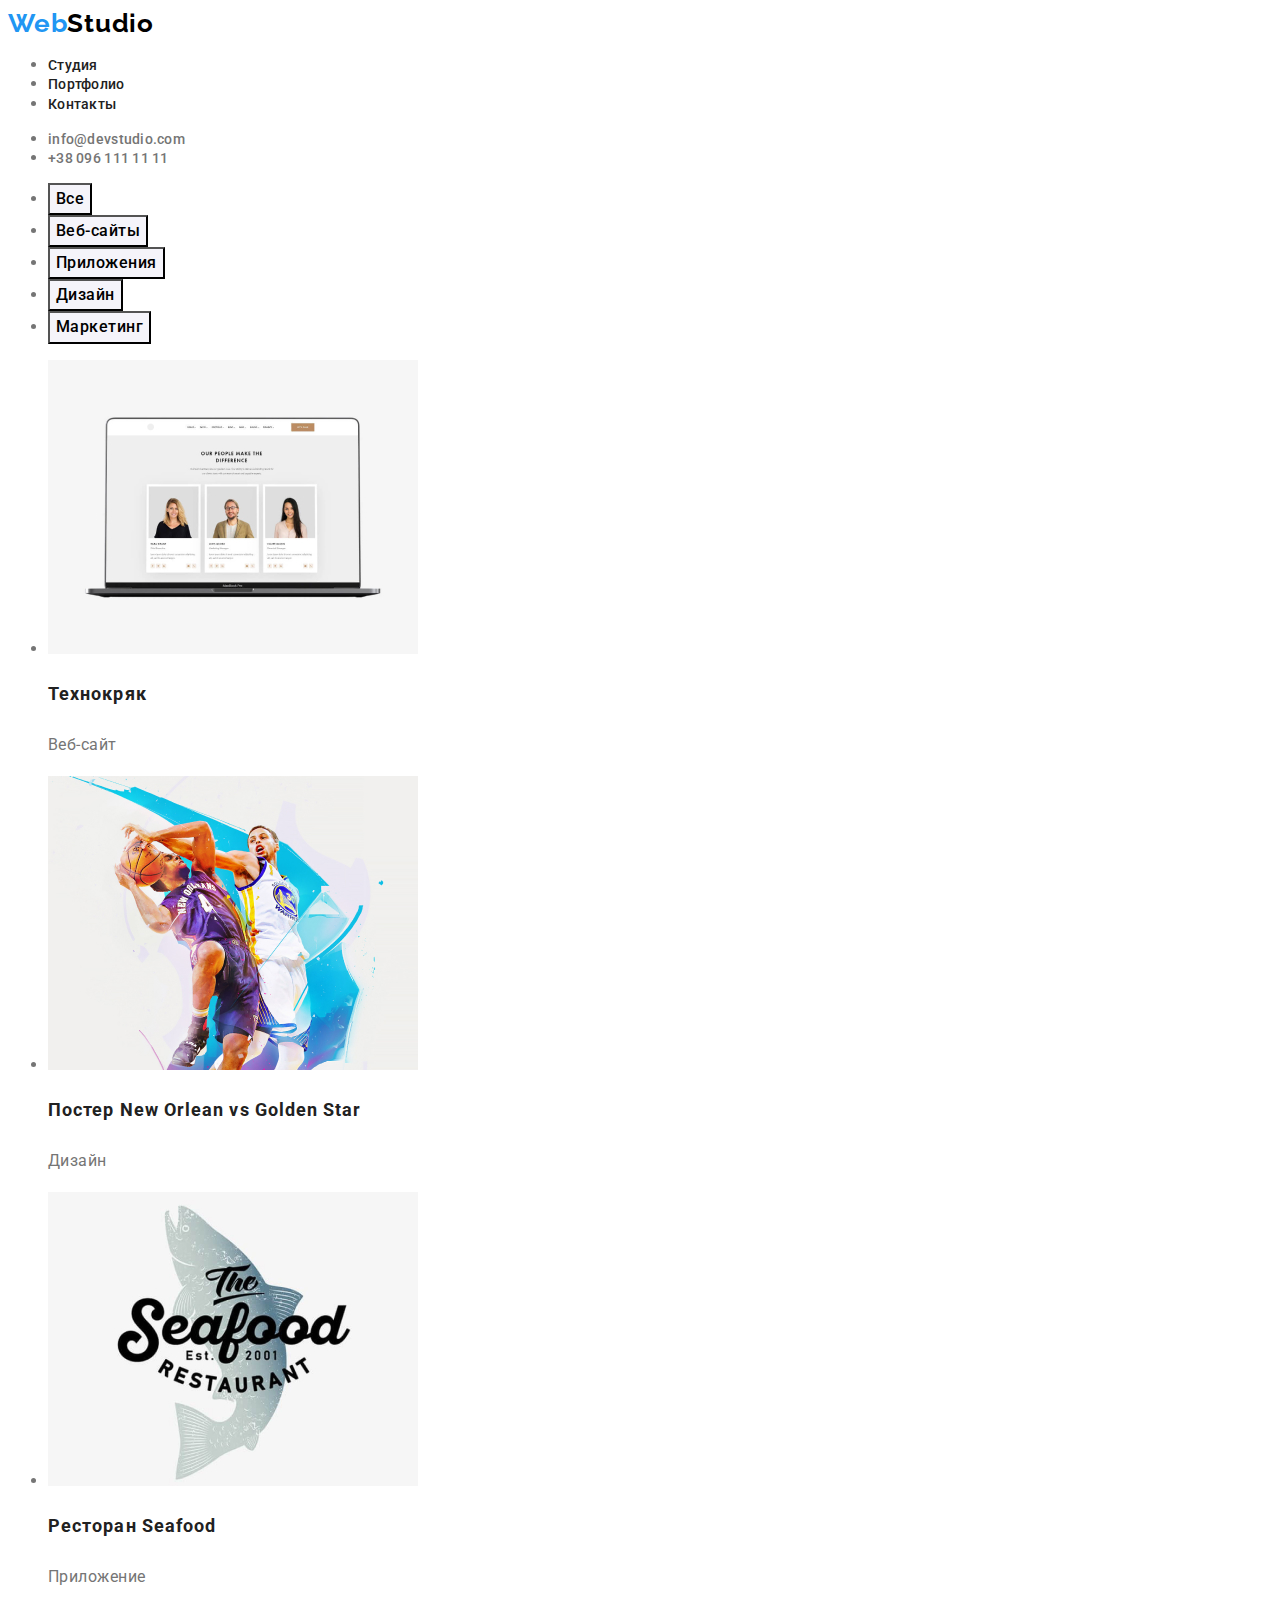
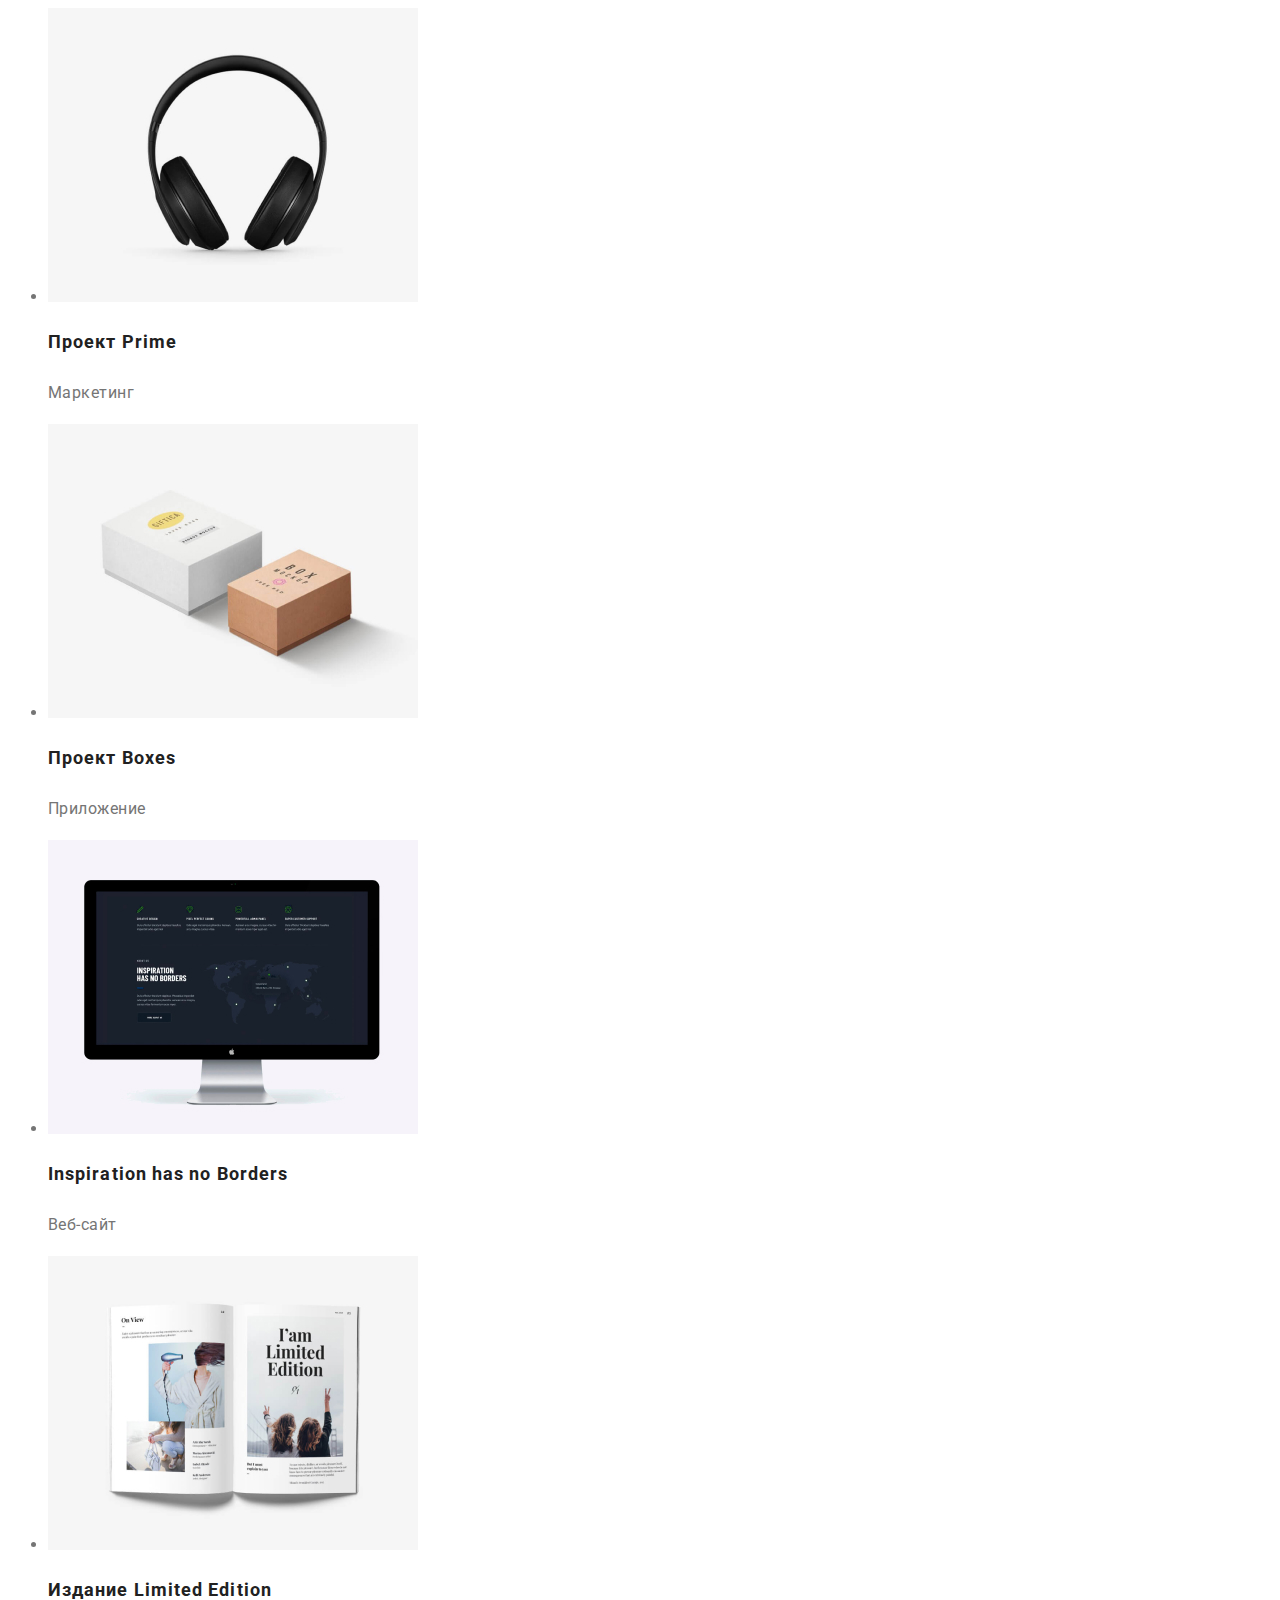
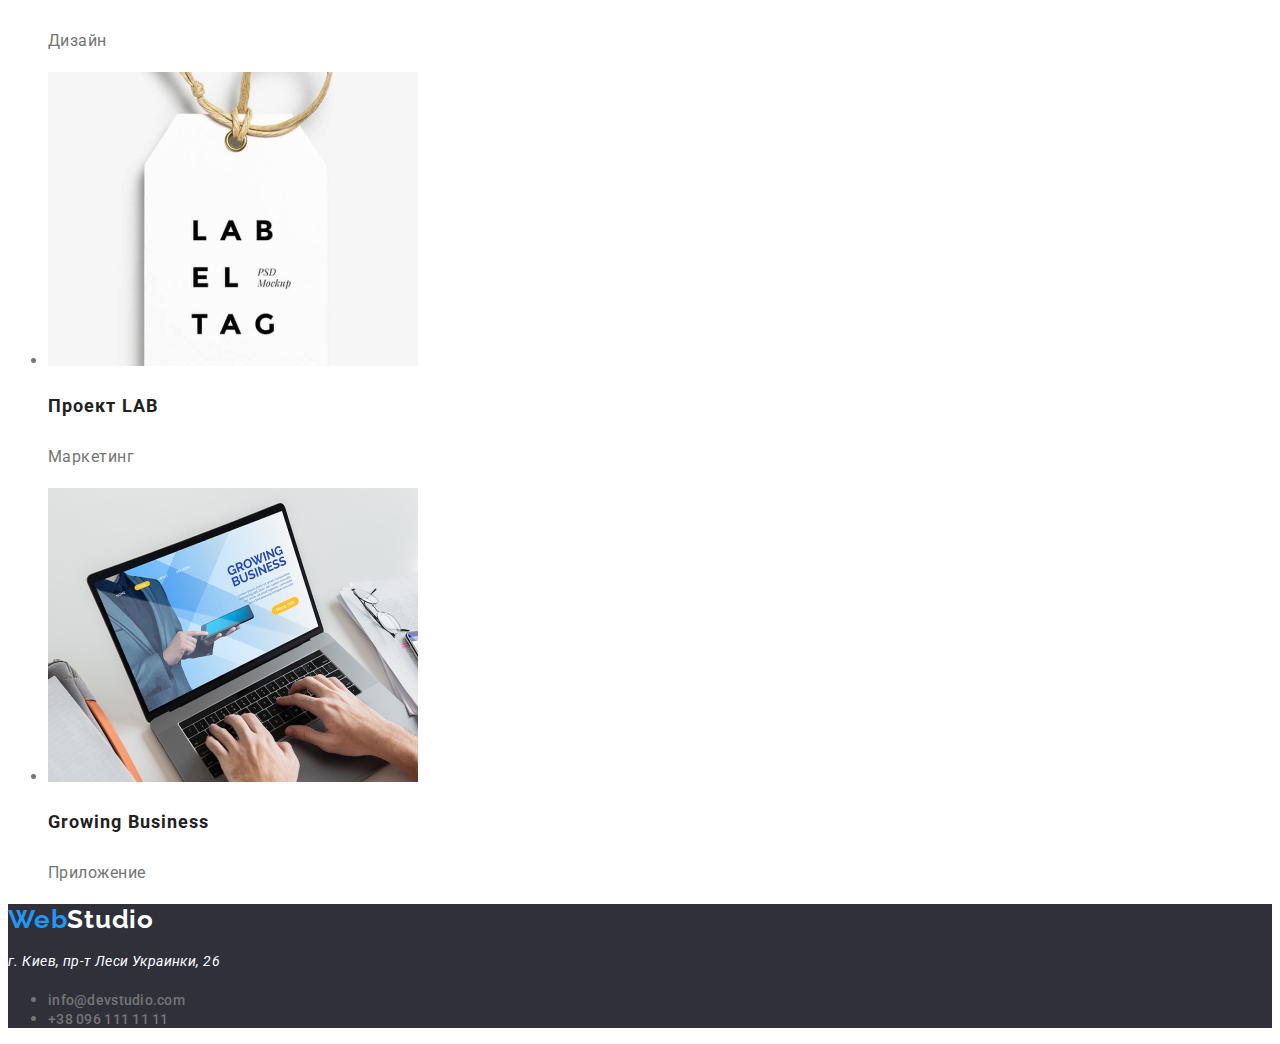
==== portfolio.html @ 5b44ee1a "Исправления по замечаниям" ====
<!DOCTYPE html>
<html lang="en">
<head>
    <meta charset="UTF-8">
    <meta http-equiv="X-UA-Compatible" content="IE=edge">
    <meta name="viewport" content="width=device-width, initial-scale=1.0">
    <title>Document</title>
    <link href="https://fonts.googleapis.com/css2?family=Raleway:wght@700&family=Roboto:wght@400;500;700;900&display=swap" rel="stylesheet">
    <link rel="stylesheet" href="./css/style.css" />
</head>
<body>
    <header>
        <nav>
            <a href="./index.html" class="web">Web<span class="studio">Studio</span></a>
    
            <ul>
                <li><a href="./index.html" class="header-list">Студия</a></li>
                <li><a href="./portfolio.html" class="header-list">Портфолио</a></li>
                <li><a href=""class="header-list">Контакты</a></li>
            </ul>
    
            <ul>
                <li><a href="mailto:info@devstudio.com" class="contact">info@devstudio.com</a></li>
                <li><a href="tel:+380961111111" class="contact">+38 096 111 11 11</a></li>
            </ul>
        </nav>
    </header>
    
    <main>
<ul>
    <li ><button type="button" class="portfolio-button">Все</button></li>
    <li ><button type="button" class="portfolio-button">Веб-сайты</button></li>
    <li ><button type="button" class="portfolio-button">Приложения</button></li>
    <li ><button type="button" class="portfolio-button">Дизайн</button></li>
    <li ><button type="button" class="portfolio-button">Маркетинг</button></li>
</ul>

<section>
    <ul>
<li>
    <a href="">
    <img src="./images/texnokr.jpg" alt="Ноутбук с открытой страницей" width="370">
    <h3 class="portfolio-list-name">Технокряк</h3>
    <p class="portfolio-list-item">Веб-сайт</p>
    </a>
</li>
<li><a href="">
    <img src="./images/basket.jpg" alt="Баскетболисты с мячем" width="370">
    <h3 class="portfolio-list-name">Постер New Orlean vs Golden Star</h3>
    <p class="portfolio-list-item">Дизайн</p>
    </a>
</li>
<li><a href="">
    <img src="./images/restor.jpg" alt="Рыба - логотип ресторана" width="370">
    <h3 class="portfolio-list-name">Ресторан Seafood</h3>
    <p class="portfolio-list-item">Приложение</p>
    </a>
</li>
<li><a href="">
    <img src="./images/naush.jpg" alt="Наушники" width="370">
    <h3 class="portfolio-list-name">Проект Prime</h3>
    <p class="portfolio-list-item">Маркетинг</p>
    </a>
</li>
<li><a href="">
    <img src="./images/boxes.jpg" alt="Две коробки" width="370">
    <h3 class="portfolio-list-name">Проект Boxes</h3>
    <p class="portfolio-list-item">Приложение</p>
    </a>
</li>
<li><a href="">
    <img src="./images/monitor.jpg" alt="Монитор" width="370">
    <h3 class="portfolio-list-name">Inspiration has no Borders</h3>
    <p class="portfolio-list-item">Веб-сайт</p>
    </a>
</li>
<li><a href="">
    <img src="./images/jurnal.jpg" alt="Развернутый журнал" width="370">
    <h3 class="portfolio-list-name">Издание Limited Edition</h3>
    <p class="portfolio-list-item">Дизайн</p>
    </a>
</li>
<li><a href="">
    <img src="./images/lable.jpg" alt="Бирка" width="370">
    <h3 class="portfolio-list-name">Проект LAB</h3>
    <p class="portfolio-list-item">Маркетинг</p>
    </a>
</li>
<li><a href="">
    <img src="./images/noyt.jpg" alt="Печатают за ноутбуком" width="370">
    <h3 class="portfolio-list-name">Growing Business</h3>
    <p class="portfolio-list-item">Приложение</p>
    </a>
</li>
    </ul>
</section>
    </main>
    <!-- Футер -->
        <footer class="footer">
            <a href="./index.html" class="web">Web<span class="footerstudio">Studio</span></a>
            <address class="footeraddres">
                    <p class="address">г. Киев, пр-т Леси Украинки, 26</p>
                <ul class="footeraddres-list">
                    <li><a href="mailto:info@devstudio.com" class="contact">info@devstudio.com</a></li>
                    <li><a href="tel:+380961111111" class="contact">+38 096 111 11 11</a></li>
                </ul>
            </address>
        </footer>
</body>
</html>
---- css/style.css ----
:root {
  --text-color: #757575;
  --background-color: #fff;
}
a {
  text-decoration: none;
}
body {
  color: var(--text-color);
  background-color: var(--background-color);
  line-height: 1.2;
  font-family: Roboto, sans-serif;
}
h1,
h2,
h3,
h4,
h5,
h6 {
  color: #212121;
}

.web {
  font-family: Raleway;
  font-weight: bold;
  font-size: 26px;
  line-height: 1.2;
  color: #2196f3;
  letter-spacing: 0.03em;
}
.studio {
  font-family: Raleway;
  font-weight: bold;
  font-size: 26px;
  color: black;
  letter-spacing: 0.03em;
}
.header-list {
  color: #212121;
  font-weight: 500;
  font-size: 14px;
  line-height: 1.14;
  letter-spacing: 0.02em;
}
.header-list:hover,
.header-list:focus {
  color: #2196f3;
}
.contact {
  font-weight: 500;
  font-size: 14px;
  line-height: 1.14;
  letter-spacing: 0.02em;
  color: #757575;
}
.contact:hover,
.contact:focus {
  color: #2196f3;
}
.hero {
  background-color: #2f303a;
  width: max-content;
}
.hero-title {
  font-weight: 900;
  font-size: 44px;
  line-height: 1.36;
  letter-spacing: 0.06em;
  color: #fff;
}
.hero-title-button {
  font-weight: bold;
  font-size: 16px;
  line-height: 1.88;
  letter-spacing: 0.06em;
  color: #fff;
  background: #2196f3;
  cursor: pointer;
}
.advatn {
}
.rezerv {
  visibility: hidden;
}
.advatn-list {
  text-transform: uppercase;
  font-weight: bold;
  font-size: 14px;
  line-height: 1.14;
  letter-spacing: 0.03em;
}
.advatn-list-invent {
  font-size: 14px;
  line-height: 1.71;
  letter-spacing: 0.03em;
}
.our-work {
}
.our-work-title {
  font-weight: bold;
  font-size: 36px;
  line-height: 1.17;
  letter-spacing: 0.03em;
}
.our-work-list {
}
.our-team {
}
.our-team-title {
  font-weight: bold;
  font-size: 36px;
  line-height: 1.17;
  letter-spacing: 0.03em;
}
.our-team-list {
}
.our-team-name {
  font-weight: 500;
  font-size: 16px;
  line-height: 1.19;
  letter-spacing: 0.03em;
  color: #212121;
}
.our-team-position {
  font-size: 16px;
  line-height: 1.19;
  letter-spacing: 0.03em;
}
.footer {
  background: #2f303a;
}
.footeraddres {
}
.footeraddres-list {
  font-style: normal;
}

.footerstudio {
  font-family: Raleway;
  font-weight: bold;
  font-size: 26px;
  line-height: 1.2em;
  color: #fff;
  letter-spacing: 0.03em;
}
.address {
  font-size: 14px;
  line-height: 1.71;
  letter-spacing: 0.03em;
  text-decoration: none;
  color: #fff;
}
.footercontact {
  font-size: 14px;
  line-height: 1.71;
  letter-spacing: 0.03em;
  color: rgba(255, 255, 255, 0.6);
}
.footercontact:hover,
.footercontact:focus {
  color: #2196f3;
}
.portfolio-button {
  font-family: Roboto, sans-serif;
  font-weight: 500;
  font-size: 16px;
  line-height: 1.63;
  letter-spacing: 0.03em;
  background-color: #f5f4fa;
  cursor: pointer;
}
.portfolio-button:hover,
.portfolio-button:focus {
  color: #fff;
  background-color: #2196f3;
}
.portfolio-list-name {
  font-weight: bold;
  font-size: 18px;
  line-height: 2;
  letter-spacing: 0.06em;
}
.portfolio-list-item {
  color: #757575;
  font-size: 16px;
  line-height: 1.87;
  letter-spacing: 0.03em;
}
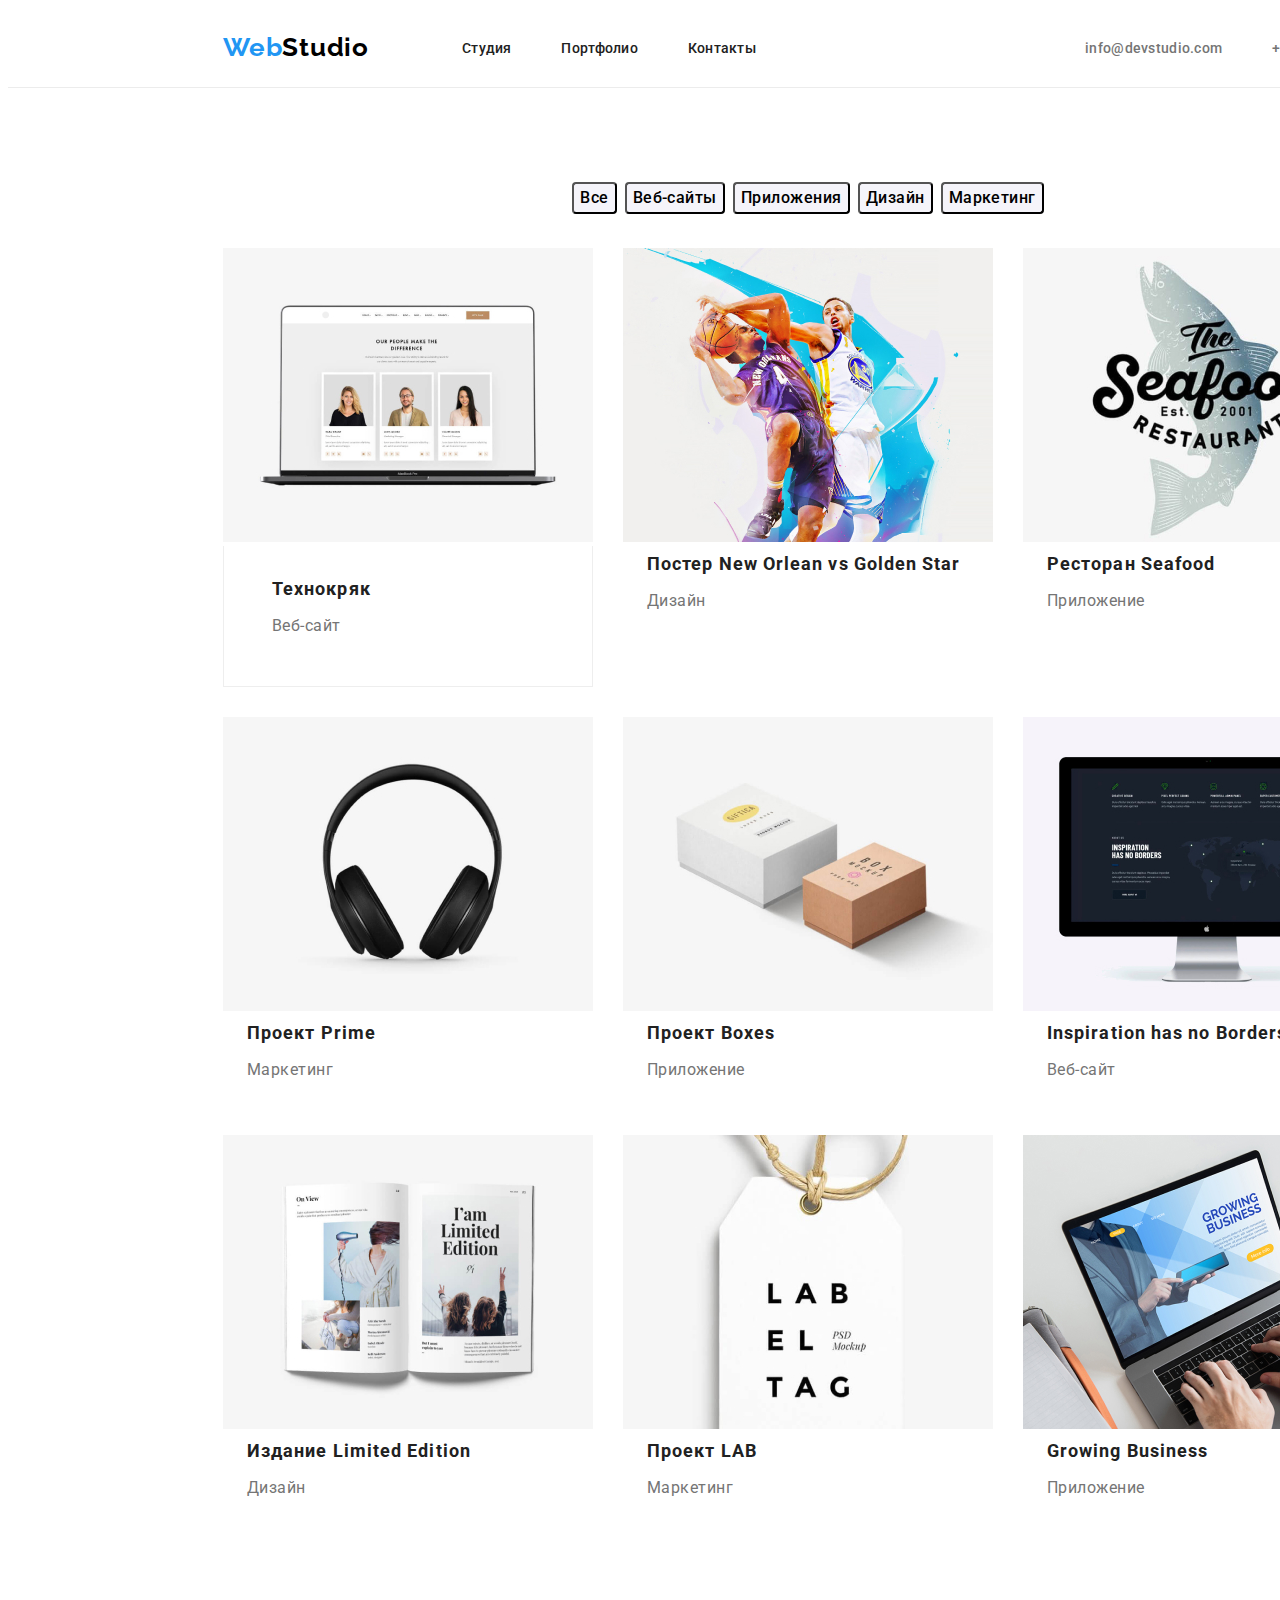
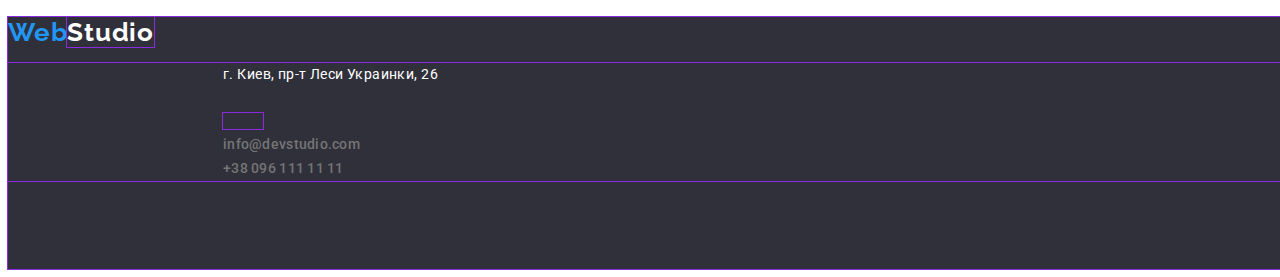
==== commit 5253eb30: "3107" ====
--- a/portfolio.html
+++ b/portfolio.html
@@ -10,86 +10,85 @@
 </head>
 <body>
     <header>
-        <nav>
+        <nav class="nav-section">
             <a href="./index.html" class="web">Web<span class="studio">Studio</span></a>
-    
-            <ul>
+                <ul class="nav-section-list list">
                 <li><a href="./index.html" class="header-list">Студия</a></li>
                 <li><a href="./portfolio.html" class="header-list">Портфолио</a></li>
                 <li><a href=""class="header-list">Контакты</a></li>
             </ul>
     
-            <ul>
-                <li><a href="mailto:info@devstudio.com" class="contact">info@devstudio.com</a></li>
-                <li><a href="tel:+380961111111" class="contact">+38 096 111 11 11</a></li>
+            <ul class="header-contact list">
+                <li class="header-contact-item"><a href="mailto:info@devstudio.com" class="contact">info@devstudio.com</a></li>
+                <li class="header-contact-item"><a href="tel:+380961111111" class="contact">+38 096 111 11 11</a></li>
             </ul>
         </nav>
     </header>
     
-    <main>
-<ul>
-    <li ><button type="button" class="portfolio-button">Все</button></li>
-    <li ><button type="button" class="portfolio-button">Веб-сайты</button></li>
-    <li ><button type="button" class="portfolio-button">Приложения</button></li>
-    <li ><button type="button" class="portfolio-button">Дизайн</button></li>
-    <li ><button type="button" class="portfolio-button">Маркетинг</button></li>
+    <main class="main-conteiner list">
+<ul class="portfolio-filter list">
+    <li class="button-item list"><button type="button" class="portfolio-button">Все</button></li>
+    <li class="button-item list"><button type="button" class="portfolio-button">Веб-сайты</button></li>
+    <li class="button-item list"><button type="button" class="portfolio-button">Приложения</button></li>
+    <li class="button-item list"><button type="button" class="portfolio-button">Дизайн</button></li>
+    <li class="button-item list"><button type="button" class="portfolio-button">Маркетинг</button></li>
 </ul>
 
 <section>
-    <ul>
-<li>
+    <ul class="portfolio-list list">
+<li class="portfolio-item list">
     <a href="">
-    <img src="./images/texnokr.jpg" alt="Ноутбук с открытой страницей" width="370">
-    <h3 class="portfolio-list-name">Технокряк</h3>
-    <p class="portfolio-list-item">Веб-сайт</p>
+    <img class="portfolio-item-img list" src="./images/texnokr.jpg" alt="Ноутбук с открытой страницей" width="370">
+    <div class="border"><h3 class="portfolio-list-name list">Технокряк</h3>
+    <p class="portfolio-list-item list">Веб-сайт</p> </div>
     </a>
 </li>
-<li><a href="">
-    <img src="./images/basket.jpg" alt="Баскетболисты с мячем" width="370">
-    <h3 class="portfolio-list-name">Постер New Orlean vs Golden Star</h3>
-    <p class="portfolio-list-item">Дизайн</p>
+<li class="portfolio-item list"><a href="">
+    <img class="portfolio-item-img list" src="./images/basket.jpg" alt="Баскетболисты с мячем" width="370">
+    <h3 class="portfolio-list-name list">Постер New Orlean vs Golden Star</h3>
+    <p class="portfolio-list-item list">Дизайн</p>
     </a>
 </li>
-<li><a href="">
-    <img src="./images/restor.jpg" alt="Рыба - логотип ресторана" width="370">
-    <h3 class="portfolio-list-name">Ресторан Seafood</h3>
-    <p class="portfolio-list-item">Приложение</p>
+<li class="portfolio-item list"><a href="">
+    <img class="portfolio-item-img list" src="./images/restor.jpg" alt="Рыба - логотип ресторана" width="370">
+    <h3 class="portfolio-list-name list">Ресторан Seafood</h3>
+    <p class="portfolio-list-item list">Приложение</p>
     </a>
 </li>
-<li><a href="">
-    <img src="./images/naush.jpg" alt="Наушники" width="370">
-    <h3 class="portfolio-list-name">Проект Prime</h3>
-    <p class="portfolio-list-item">Маркетинг</p>
+<li class="portfolio-item list"><a href="">
+    <img class="portfolio-item-img list" src="./images/naush.jpg" alt="Наушники" width="370">
+    <h3 class="portfolio-list-name list">Проект Prime</h3>
+    <p class="portfolio-list-item list">Маркетинг</p>
     </a>
 </li>
-<li><a href="">
-    <img src="./images/boxes.jpg" alt="Две коробки" width="370">
-    <h3 class="portfolio-list-name">Проект Boxes</h3>
-    <p class="portfolio-list-item">Приложение</p>
+<li class="portfolio-item list"><a href="">
+    <img class="portfolio-item-img list" src="./images/boxes.jpg" alt="Две коробки" width="370">
+    <h3 class="portfolio-list-name list">Проект Boxes</h3>
+    <p class="portfolio-list-item list">Приложение</p>
     </a>
 </li>
-<li><a href="">
-    <img src="./images/monitor.jpg" alt="Монитор" width="370">
-    <h3 class="portfolio-list-name">Inspiration has no Borders</h3>
-    <p class="portfolio-list-item">Веб-сайт</p>
+<li class="portfolio-item list"><a href="">
+    <img class="portfolio-item-img list" src="./images/monitor.jpg" alt="Монитор" width="370">
+    <h3 class="portfolio-list-name list">Inspiration has no Borders</h3>
+    <p class="portfolio-list-item list">Веб-сайт</p>
     </a>
 </li>
-<li><a href="">
-    <img src="./images/jurnal.jpg" alt="Развернутый журнал" width="370">
-    <h3 class="portfolio-list-name">Издание Limited Edition</h3>
-    <p class="portfolio-list-item">Дизайн</p>
+<li class="portfolio-item list"><a href="">
+    <img class="portfolio-item-img list" src="./images/jurnal.jpg" alt="Развернутый журнал" width="370">
+    <h3 class="portfolio-list-name list">Издание Limited Edition</h3>
+    <p class="portfolio-list-item list">Дизайн</p>
     </a>
 </li>
-<li><a href="">
-    <img src="./images/lable.jpg" alt="Бирка" width="370">
-    <h3 class="portfolio-list-name">Проект LAB</h3>
-    <p class="portfolio-list-item">Маркетинг</p>
+<li class="portfolio-item list"><a href="">
+    <img class="portfolio-item-img list" src="./images/lable.jpg" alt="Бирка" width="370">
+    <h3 class="portfolio-list-name list">Проект LAB</h3>
+    <p class="portfolio-list-item list">Маркетинг</p>
     </a>
 </li>
-<li><a href="">
-    <img src="./images/noyt.jpg" alt="Печатают за ноутбуком" width="370">
-    <h3 class="portfolio-list-name">Growing Business</h3>
-    <p class="portfolio-list-item">Приложение</p>
+<li class="portfolio-item list"><a href="">
+    <img class="portfolio-item-img list" src="./images/noyt.jpg" alt="Печатают за ноутбуком" width="370">
+    <h3 class="portfolio-list-name list">Growing Business</h3>
+    <p class="portfolio-list-item list">Приложение</p>
     </a>
 </li>
     </ul>
--- a/css/style.css
+++ b/css/style.css
@@ -2,14 +2,25 @@
   --text-color: #757575;
   --background-color: #fff;
 }
-a {
+html {
+  box-sizing: border-box;
+}
+*,
+*::before,
+*::after {
+  box-sizing: inherit;
+}
+a,
+footer {
   text-decoration: none;
 }
 body {
+  width: 1600px;
   color: var(--text-color);
   background-color: var(--background-color);
   line-height: 1.2;
   font-family: Roboto, sans-serif;
+  text-decoration: none;
 }
 h1,
 h2,
@@ -20,6 +31,26 @@
   color: #212121;
 }
 
+ul {
+  list-style: none;
+  display: flex;
+}
+.list {
+  padding: 0;
+  margin: 0;
+  list-style: none;
+}
+
+.nav-section {
+  display: flex;
+  justify-content: space-between;
+  align-items: center;
+  height: 80px;
+  padding-left: 215px;
+  padding-right: 215px;
+  border-bottom: 1px solid #ececec;
+}
+
 .web {
   font-family: Raleway;
   font-weight: bold;
@@ -34,6 +65,12 @@
   font-size: 26px;
   color: black;
   letter-spacing: 0.03em;
+  padding-right: 93px;
+}
+
+.nav-section-list {
+  width: 294px;
+  justify-content: space-between;
 }
 .header-list {
   color: #212121;
@@ -46,6 +83,20 @@
 .header-list:focus {
   color: #2196f3;
 }
+.contact:hover,
+.contact:focus {
+  color: #2196f3;
+}
+
+.header-contact {
+  margin-left: auto;
+}
+.header-contact-item {
+  padding-right: 50px;
+}
+.header-contact-item:nth-last-child(-n + 1) {
+  padding-right: 0;
+}
 .contact {
   font-weight: 500;
   font-size: 14px;
@@ -53,22 +104,23 @@
   letter-spacing: 0.02em;
   color: #757575;
 }
-.contact:hover,
-.contact:focus {
-  color: #2196f3;
-}
+
 .hero {
   background-color: #2f303a;
-  width: max-content;
+  height: 600px;
+  text-align: center;
 }
 .hero-title {
+  padding: 200px 452px 0px 452px;
   font-weight: 900;
   font-size: 44px;
   line-height: 1.36;
   letter-spacing: 0.06em;
+  text-transform: uppercase;
   color: #fff;
 }
 .hero-title-button {
+  margin-top: 30px;
   font-weight: bold;
   font-size: 16px;
   line-height: 1.88;
@@ -76,8 +128,27 @@
   color: #fff;
   background: #2196f3;
   cursor: pointer;
+  padding: 10px 32px 10px 32px;
+  min-width: 200px;
+  text-align: center;
+
+  border-radius: 4px;
+  box-shadow: 0px 4px 4px rgba(0, 0, 0, 0.15);
 }
 .advatn {
+}
+.advant-main {
+  padding: 94px 215px 94px 215px;
+  display: flex;
+}
+
+.advant-main-list {
+  padding-right: 30px;
+  flex-wrap: wrap;
+  width: calc(100% - 90px / 4);
+}
+.advant-main-list:nth-last-child(-n + 1) {
+  padding-right: 0;
 }
 .rezerv {
   visibility: hidden;
@@ -88,6 +159,7 @@
   font-size: 14px;
   line-height: 1.14;
   letter-spacing: 0.03em;
+  padding-bottom: 10px;
 }
 .advatn-list-invent {
   font-size: 14px;
@@ -95,47 +167,85 @@
   letter-spacing: 0.03em;
 }
 .our-work {
+  padding: 94px 215px;
 }
 .our-work-title {
   font-weight: bold;
   font-size: 36px;
   line-height: 1.17;
   letter-spacing: 0.03em;
+  text-align: center;
+  padding-bottom: 50px;
+}
+.our-work-img {
+  display: flex;
 }
 .our-work-list {
+  padding-right: 30px;
+}
+.our-work-list:nth-last-child(-n + 1) {
+  padding-right: 0;
 }
 .our-team {
+  background: #f5f4fa;
 }
 .our-team-title {
+  text-align: center;
   font-weight: bold;
   font-size: 36px;
   line-height: 1.17;
   letter-spacing: 0.03em;
+  padding-top: 94px;
+  padding-bottom: 50px;
+}
+
+.our-team-title-list {
+  flex-direction: row;
+  padding-left: 215px;
+  padding-right: 215px;
+  padding-bottom: 94px;
+  text-align: center;
 }
 .our-team-list {
+  justify-content: center;
+  background: #fff;
+  width: calc(100% / 4);
+  margin-right: 30px;
+  box-shadow: 0px 1px 3px rgba(0, 0, 0, 0.12), 0px 1px 1px rgba(0, 0, 0, 0.14),
+    0px 2px 1px rgba(0, 0, 0, 0.2);
+  border-radius: 0px 0px 4px 4px;
+}
+.our-team-list:nth-last-child(-n + 1) {
+  margin-right: 0;
+}
+.our-team-list-img {
+  padding-bottom: 30px;
 }
 .our-team-name {
   font-weight: 500;
   font-size: 16px;
   line-height: 1.19;
   letter-spacing: 0.03em;
+  padding-bottom: 10px;
   color: #212121;
 }
 .our-team-position {
   font-size: 16px;
   line-height: 1.19;
   letter-spacing: 0.03em;
+  padding-bottom: 30px;
 }
 .footer {
+  outline: 1px solid blueviolet;
   background: #2f303a;
-}
-.footeraddres {
-}
-.footeraddres-list {
-  font-style: normal;
-}
-
+  height: 252px;
+}
+.footerlogo {
+  padding-top: 60px;
+  padding-left: 215px;
+}
 .footerstudio {
+  outline: 1px solid blueviolet;
   font-family: Raleway;
   font-weight: bold;
   font-size: 26px;
@@ -143,23 +253,59 @@
   color: #fff;
   letter-spacing: 0.03em;
 }
+.footeraddres {
+  outline: 1px solid blueviolet;
+  font-style: normal;
+  font-size: 14px;
+  line-height: 1.71;
+  letter-spacing: 0.03em;
+  color: #fff;
+  outline: 1px solid blueviolet;
+  padding-left: 215px;
+}
 .address {
+  padding-bottom: 9px;
+}
+.footeraddres-list {
+  outline: 1px solid blueviolet;
+  display: inline;
+  padding-bottom: 9px;
+}
+.footeraddres-list:nth-last-child(-n + 1) {
+  padding-bottom: 0;
+}
+.footercontact {
+  outline: 1px solid blueviolet;
   font-size: 14px;
   line-height: 1.71;
   letter-spacing: 0.03em;
-  text-decoration: none;
-  color: #fff;
-}
-.footercontact {
-  font-size: 14px;
-  line-height: 1.71;
-  letter-spacing: 0.03em;
+
   color: rgba(255, 255, 255, 0.6);
 }
+/* .footeraddres-list-item {
+  padding-bottom: 9px;
+} */
+/* .footeraddres-list-item:nth-last-child(-n + 1) {
+  padding-bottom: 0;
+} */
 .footercontact:hover,
 .footercontact:focus {
   color: #2196f3;
 }
+
+.main-conteiner {
+  width: 1170px;
+  justify-content: center;
+  list-style: none;
+  margin-left: 215px;
+  margin-right: 215px;
+}
+.portfolio-filter {
+  flex-direction: row;
+  justify-content: center;
+  padding-top: 94px;
+  padding-bottom: 34px;
+}
 .portfolio-button {
   font-family: Roboto, sans-serif;
   font-weight: 500;
@@ -168,21 +314,67 @@
   letter-spacing: 0.03em;
   background-color: #f5f4fa;
   cursor: pointer;
+  border-radius: 4px;
+}
+.button-item {
+  flex-direction: row;
+  justify-content: center;
+  margin-right: 8px;
+}
+
+.button-item:nth-last-child(-n + 1) {
+  margin-right: 0;
 }
 .portfolio-button:hover,
 .portfolio-button:focus {
   color: #fff;
   background-color: #2196f3;
+}
+.portfolio-list {
+  display: flex;
+  flex-wrap: wrap;
+  text-decoration: none;
+  list-style: none;
+  padding-bottom: 94px;
+}
+.portfolio-item {
+  display: flex;
+  flex-direction: inherit;
+  margin-right: 30px;
+  margin-bottom: 30px;
+  width: 370px;
+}
+.portfolio-item:nth-child(3n) {
+  margin-right: 0;
+}
+.portfolio-item:nth-last-child(-n + 3) {
+  margin-bottom: 0;
+}
+
+.portfolio-item-img {
+  width: 370;
 }
 .portfolio-list-name {
   font-weight: bold;
   font-size: 18px;
   line-height: 2;
   letter-spacing: 0.06em;
+  padding-bottom: 4px;
+  padding-left: 24px;
+  padding-right: 24px;
 }
 .portfolio-list-item {
   color: #757575;
   font-size: 16px;
   line-height: 1.87;
   letter-spacing: 0.03em;
-}
+  padding-bottom: 20px;
+  padding-left: 24px;
+  padding-right: 24px;
+}
+.border {
+  padding: 25px 24px;
+  border-bottom: 1px solid #eeeeee;
+  border-left: 1px solid #eeeeee;
+  border-right: 1px solid #eeeeee;
+}
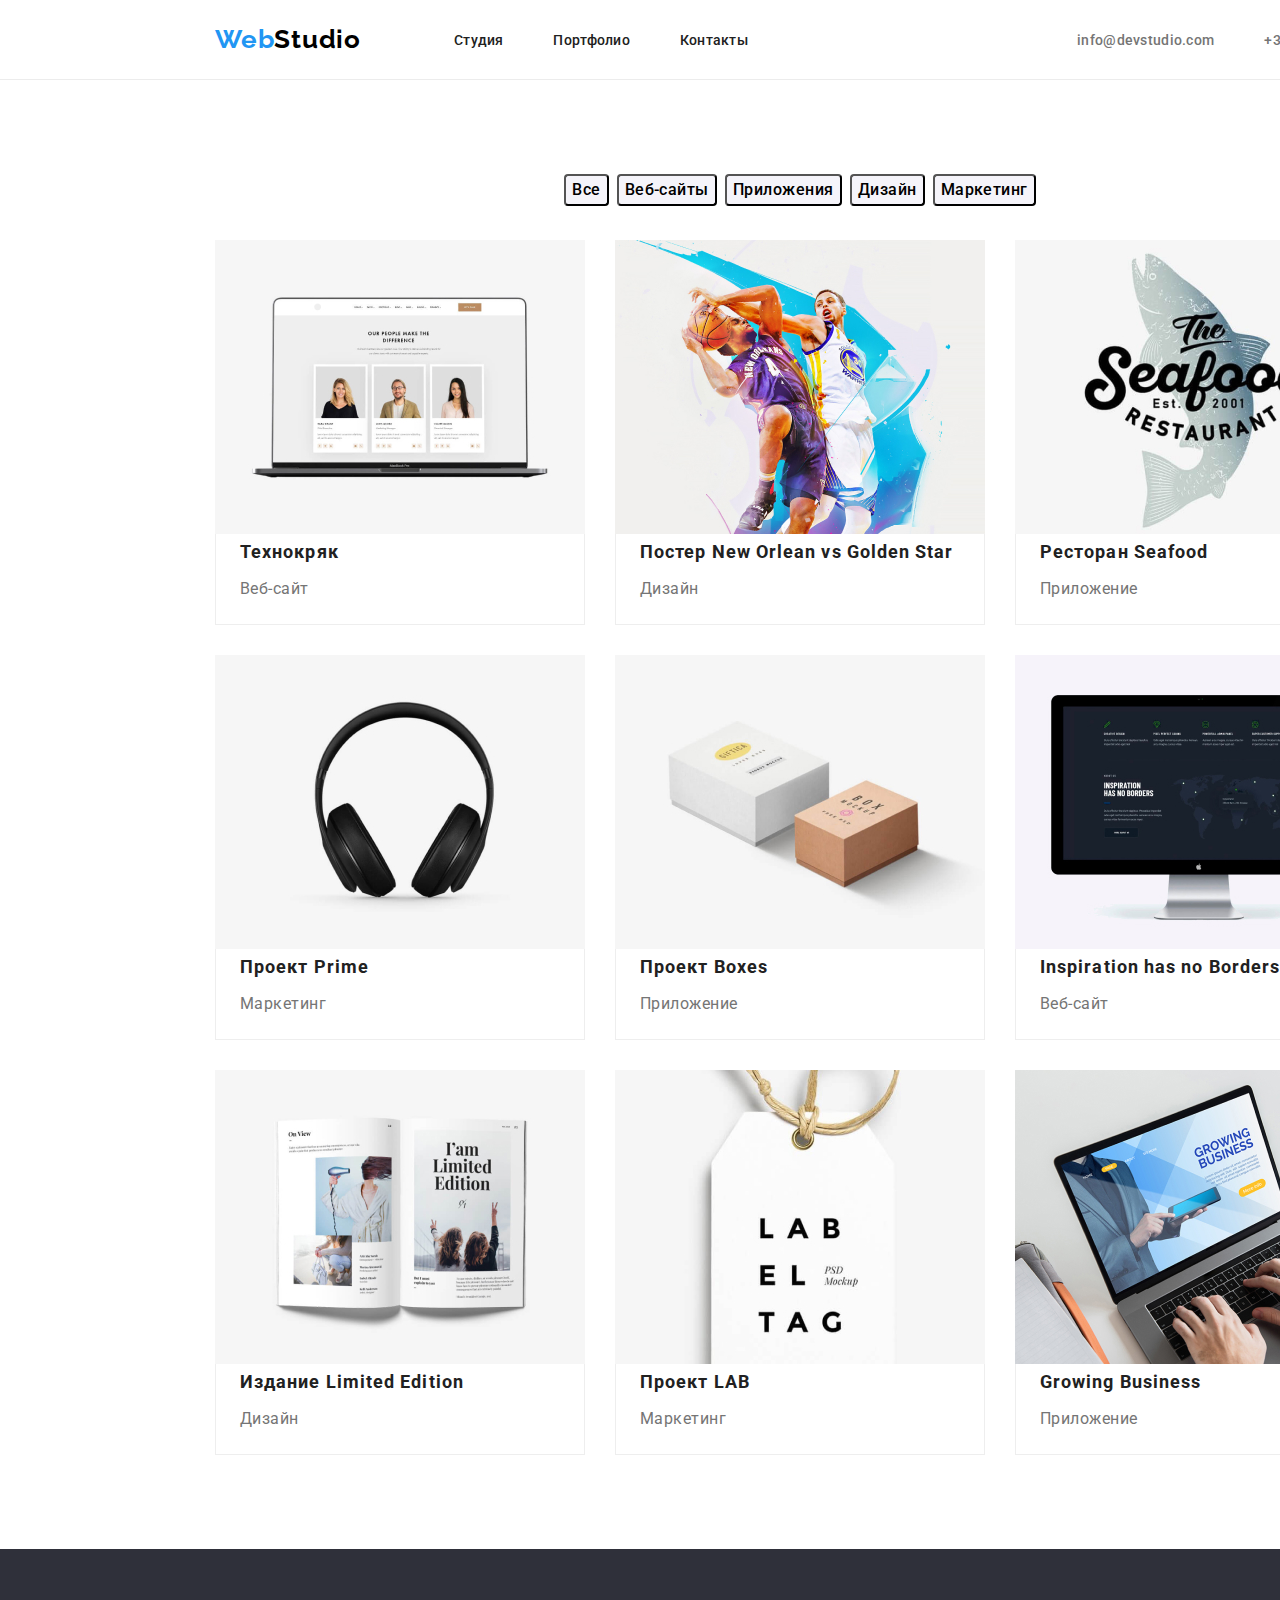
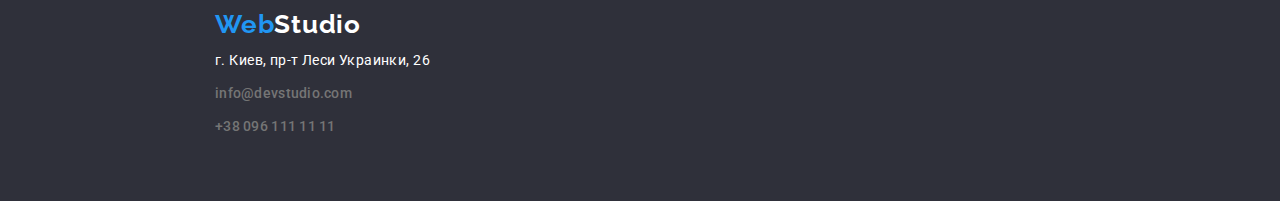
==== commit d30c1b3d: "end" ====
--- a/portfolio.html
+++ b/portfolio.html
@@ -5,6 +5,7 @@
     <meta http-equiv="X-UA-Compatible" content="IE=edge">
     <meta name="viewport" content="width=device-width, initial-scale=1.0">
     <title>Document</title>
+    <link rel="stylesheet" href="https://cdnjs.cloudflare.com/ajax/libs/modern-normalize/1.1.0/modern-normalize.min.css">
     <link href="https://fonts.googleapis.com/css2?family=Raleway:wght@700&family=Roboto:wght@400;500;700;900&display=swap" rel="stylesheet">
     <link rel="stylesheet" href="./css/style.css" />
 </head>
@@ -45,63 +46,63 @@
 </li>
 <li class="portfolio-item list"><a href="">
     <img class="portfolio-item-img list" src="./images/basket.jpg" alt="Баскетболисты с мячем" width="370">
-    <h3 class="portfolio-list-name list">Постер New Orlean vs Golden Star</h3>
-    <p class="portfolio-list-item list">Дизайн</p>
-    </a>
+    <div class="border"><h3 class="portfolio-list-name list">Постер New Orlean vs Golden Star</h3>
+    <p class="portfolio-list-item list">Дизайн</p></div>
+      </a>
 </li>
 <li class="portfolio-item list"><a href="">
     <img class="portfolio-item-img list" src="./images/restor.jpg" alt="Рыба - логотип ресторана" width="370">
-    <h3 class="portfolio-list-name list">Ресторан Seafood</h3>
-    <p class="portfolio-list-item list">Приложение</p>
+    <div class="border"><h3 class="portfolio-list-name list">Ресторан Seafood</h3>
+    <p class="portfolio-list-item list">Приложение</p></div>
     </a>
 </li>
 <li class="portfolio-item list"><a href="">
     <img class="portfolio-item-img list" src="./images/naush.jpg" alt="Наушники" width="370">
-    <h3 class="portfolio-list-name list">Проект Prime</h3>
-    <p class="portfolio-list-item list">Маркетинг</p>
+   <div class="border"><h3 class="portfolio-list-name list">Проект Prime</h3>
+    <p class="portfolio-list-item list">Маркетинг</p></div>
     </a>
 </li>
 <li class="portfolio-item list"><a href="">
     <img class="portfolio-item-img list" src="./images/boxes.jpg" alt="Две коробки" width="370">
-    <h3 class="portfolio-list-name list">Проект Boxes</h3>
-    <p class="portfolio-list-item list">Приложение</p>
+    <div class="border"><h3 class="portfolio-list-name list">Проект Boxes</h3>
+    <p class="portfolio-list-item list">Приложение</p></div>
     </a>
 </li>
 <li class="portfolio-item list"><a href="">
     <img class="portfolio-item-img list" src="./images/monitor.jpg" alt="Монитор" width="370">
-    <h3 class="portfolio-list-name list">Inspiration has no Borders</h3>
-    <p class="portfolio-list-item list">Веб-сайт</p>
+    <div class="border"><h3 class="portfolio-list-name list">Inspiration has no Borders</h3>
+    <p class="portfolio-list-item list">Веб-сайт</p></div>
     </a>
 </li>
 <li class="portfolio-item list"><a href="">
     <img class="portfolio-item-img list" src="./images/jurnal.jpg" alt="Развернутый журнал" width="370">
-    <h3 class="portfolio-list-name list">Издание Limited Edition</h3>
-    <p class="portfolio-list-item list">Дизайн</p>
+    <div class="border"><h3 class="portfolio-list-name list">Издание Limited Edition</h3>
+    <p class="portfolio-list-item list">Дизайн</p></div>
     </a>
 </li>
 <li class="portfolio-item list"><a href="">
     <img class="portfolio-item-img list" src="./images/lable.jpg" alt="Бирка" width="370">
-    <h3 class="portfolio-list-name list">Проект LAB</h3>
-    <p class="portfolio-list-item list">Маркетинг</p>
+    <div class="border"><h3 class="portfolio-list-name list">Проект LAB</h3>
+    <p class="portfolio-list-item list">Маркетинг</p></div>
     </a>
 </li>
 <li class="portfolio-item list"><a href="">
     <img class="portfolio-item-img list" src="./images/noyt.jpg" alt="Печатают за ноутбуком" width="370">
-    <h3 class="portfolio-list-name list">Growing Business</h3>
-    <p class="portfolio-list-item list">Приложение</p>
+<div class="border"> <h3 class="portfolio-list-name list">Growing Business</h3>
+    <p class="portfolio-list-item list">Приложение</p></div>
     </a>
 </li>
     </ul>
 </section>
     </main>
     <!-- Футер -->
-        <footer class="footer">
-            <a href="./index.html" class="web">Web<span class="footerstudio">Studio</span></a>
+        <footer class="footer list">
+                <div class="footerlogo list"><a href="./index.html" class="web">Web<span class="footerstudio">Studio</span></a></div>
             <address class="footeraddres">
-                    <p class="address">г. Киев, пр-т Леси Украинки, 26</p>
-                <ul class="footeraddres-list">
-                    <li><a href="mailto:info@devstudio.com" class="contact">info@devstudio.com</a></li>
-                    <li><a href="tel:+380961111111" class="contact">+38 096 111 11 11</a></li>
+                    <p class="address list">г. Киев, пр-т Леси Украинки, 26</p>
+                <ul class="footeraddres-list list">
+                    <li  class="footeraddres-list-item list"><a href="mailto:info@devstudio.com" class="contact">info@devstudio.com</a></li>
+                    <li  class="footeraddres-list-item list"><a href="tel:+380961111111" class="contact">+38 096 111 11 11</a></li>
                 </ul>
             </address>
         </footer>
--- a/css/style.css
+++ b/css/style.css
@@ -40,7 +40,6 @@
   margin: 0;
   list-style: none;
 }
-
 .nav-section {
   display: flex;
   justify-content: space-between;
@@ -50,7 +49,6 @@
   padding-right: 215px;
   border-bottom: 1px solid #ececec;
 }
-
 .web {
   font-family: Raleway;
   font-weight: bold;
@@ -67,7 +65,6 @@
   letter-spacing: 0.03em;
   padding-right: 93px;
 }
-
 .nav-section-list {
   width: 294px;
   justify-content: space-between;
@@ -87,7 +84,6 @@
 .contact:focus {
   color: #2196f3;
 }
-
 .header-contact {
   margin-left: auto;
 }
@@ -104,7 +100,6 @@
   letter-spacing: 0.02em;
   color: #757575;
 }
-
 .hero {
   background-color: #2f303a;
   height: 600px;
@@ -138,10 +133,9 @@
 .advatn {
 }
 .advant-main {
-  padding: 94px 215px 94px 215px;
-  display: flex;
-}
-
+  padding: 94px 215px
+  display: flex;
+}
 .advant-main-list {
   padding-right: 30px;
   flex-wrap: wrap;
@@ -198,7 +192,6 @@
   padding-top: 94px;
   padding-bottom: 50px;
 }
-
 .our-team-title-list {
   flex-direction: row;
   padding-left: 215px;
@@ -236,16 +229,15 @@
   padding-bottom: 30px;
 }
 .footer {
-  outline: 1px solid blueviolet;
   background: #2f303a;
   height: 252px;
 }
 .footerlogo {
   padding-top: 60px;
   padding-left: 215px;
+  margin-bottom: 9px;
 }
 .footerstudio {
-  outline: 1px solid blueviolet;
   font-family: Raleway;
   font-weight: bold;
   font-size: 26px;
@@ -254,45 +246,36 @@
   letter-spacing: 0.03em;
 }
 .footeraddres {
-  outline: 1px solid blueviolet;
   font-style: normal;
   font-size: 14px;
   line-height: 1.71;
   letter-spacing: 0.03em;
   color: #fff;
-  outline: 1px solid blueviolet;
+
   padding-left: 215px;
 }
 .address {
   padding-bottom: 9px;
 }
 .footeraddres-list {
-  outline: 1px solid blueviolet;
   display: inline;
-  padding-bottom: 9px;
-}
-.footeraddres-list:nth-last-child(-n + 1) {
-  padding-bottom: 0;
 }
 .footercontact {
-  outline: 1px solid blueviolet;
   font-size: 14px;
   line-height: 1.71;
   letter-spacing: 0.03em;
-
   color: rgba(255, 255, 255, 0.6);
 }
-/* .footeraddres-list-item {
-  padding-bottom: 9px;
-} */
-/* .footeraddres-list-item:nth-last-child(-n + 1) {
-  padding-bottom: 0;
-} */
+.footeraddres-list-item {
+  margin-bottom: 9px;
+}
+.footeraddres-list-item:nth-last-child(-n + 1) {
+  margin-bottom: 0;
+}
 .footercontact:hover,
 .footercontact:focus {
   color: #2196f3;
 }
-
 .main-conteiner {
   width: 1170px;
   justify-content: center;
@@ -321,7 +304,6 @@
   justify-content: center;
   margin-right: 8px;
 }
-
 .button-item:nth-last-child(-n + 1) {
   margin-right: 0;
 }
@@ -350,8 +332,8 @@
 .portfolio-item:nth-last-child(-n + 3) {
   margin-bottom: 0;
 }
-
 .portfolio-item-img {
+  display: block;
   width: 370;
 }
 .portfolio-list-name {
@@ -373,7 +355,6 @@
   padding-right: 24px;
 }
 .border {
-  padding: 25px 24px;
   border-bottom: 1px solid #eeeeee;
   border-left: 1px solid #eeeeee;
   border-right: 1px solid #eeeeee;
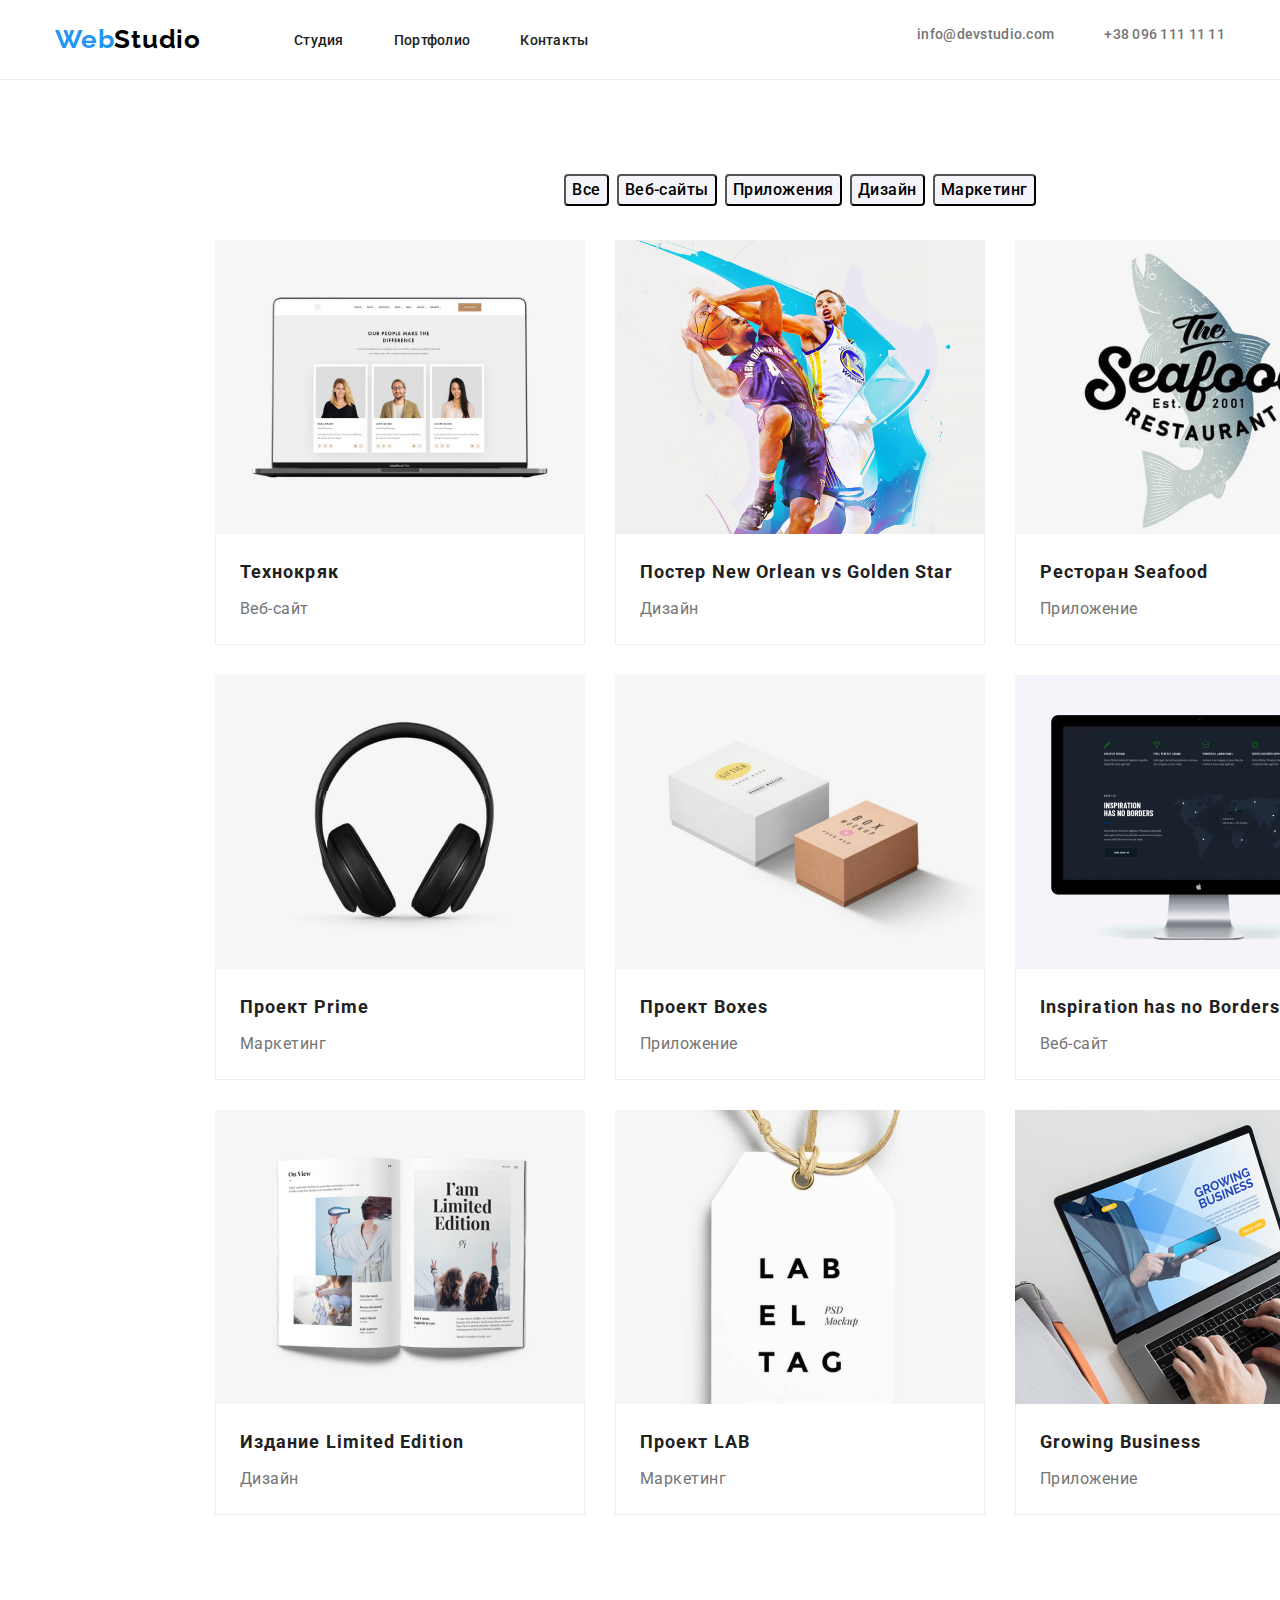
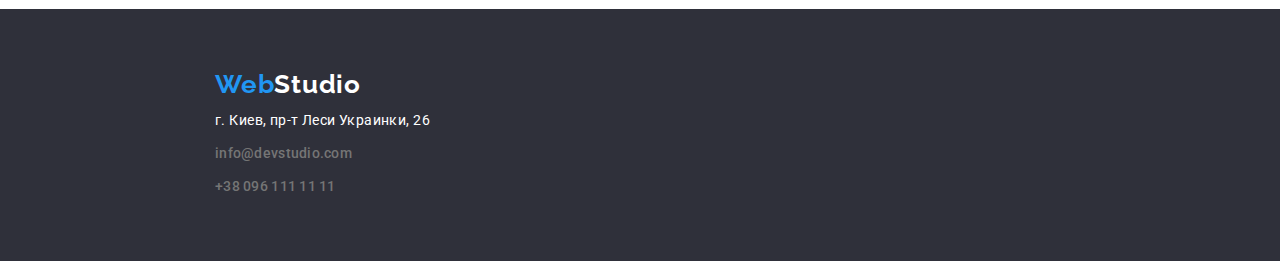
==== commit 46d1dff2: "14/08" ====
--- a/portfolio.html
+++ b/portfolio.html
@@ -10,20 +10,22 @@
     <link rel="stylesheet" href="./css/style.css" />
 </head>
 <body>
-    <header>
-        <nav class="nav-section">
-            <a href="./index.html" class="web">Web<span class="studio">Studio</span></a>
+    <header class="header">
+        <div class="container list">
+            <nav class="nav-section">
+                <a href="./index.html" class="web">Web<span class="studio">Studio</span></a>
                 <ul class="nav-section-list list">
-                <li><a href="./index.html" class="header-list">Студия</a></li>
-                <li><a href="./portfolio.html" class="header-list">Портфолио</a></li>
-                <li><a href=""class="header-list">Контакты</a></li>
-            </ul>
-    
+                    <li class="nav-section-list-item"><a href="./index.html" class="header-list">Студия</a></li>
+                    <li class="nav-section-list-item"><a href="./portfolio.html" class="header-list">Портфолио</a></li>
+                    <li class="nav-section-list-item"><a href="" class="header-list">Контакты</a></li>
+                </ul>
+            </nav>
             <ul class="header-contact list">
-                <li class="header-contact-item"><a href="mailto:info@devstudio.com" class="contact">info@devstudio.com</a></li>
+                <li class="header-contact-item"><a href="mailto:info@devstudio.com" class="contact">info@devstudio.com</a>
+                </li>
                 <li class="header-contact-item"><a href="tel:+380961111111" class="contact">+38 096 111 11 11</a></li>
             </ul>
-        </nav>
+        </div>
     </header>
     
     <main class="main-conteiner list">
--- a/css/style.css
+++ b/css/style.css
@@ -15,7 +15,6 @@
   text-decoration: none;
 }
 body {
-  width: 1600px;
   color: var(--text-color);
   background-color: var(--background-color);
   line-height: 1.2;
@@ -40,14 +39,29 @@
   margin: 0;
   list-style: none;
 }
+.container {
+  width: 1200px;
+  margin: 0 auto;
+  padding: 0px 15px;
+  display: flex;
+}
+.section {
+  padding-top: 94px;
+  /* padding-bottom: 94px; */
+}
+.header {
+  padding-top: 24px;
+  padding-bottom: 24px;
+  justify-content: space-between;
+  border-bottom: 1px solid #ececec;
+}
 .nav-section {
   display: flex;
-  justify-content: space-between;
+
   align-items: center;
-  height: 80px;
+  /* height: 80px;
   padding-left: 215px;
-  padding-right: 215px;
-  border-bottom: 1px solid #ececec;
+  padding-right: 215px; */
 }
 .web {
   font-family: Raleway;
@@ -63,12 +77,25 @@
   font-size: 26px;
   color: black;
   letter-spacing: 0.03em;
-  padding-right: 93px;
-}
-.nav-section-list {
-  width: 294px;
-  justify-content: space-between;
-}
+  margin-right: 93px;
+  /* padding-right: 93px; */
+}
+.nav-section-list li:not(:last-child),
+.header-contact li:not(:last-child) {
+  /* width: 294px;
+  justify-content: space-between; */
+  margin-right: 50px;
+}
+/* .nav-section-list:nth-last-child(-n + 1) {
+  margin-right: 0;
+} */
+
+.nav-section-list-item {
+  /* padding-right: 50px; */
+}
+/* .nav-section-list-item:nth-last-child(-n + 1) {
+  padding-right: 0; */
+/* } */
 .header-list {
   color: #212121;
   font-weight: 500;
@@ -87,11 +114,11 @@
 .header-contact {
   margin-left: auto;
 }
-.header-contact-item {
-  padding-right: 50px;
-}
+/* .header-contact-item {
+  margin-right: 50px;
+} */
 .header-contact-item:nth-last-child(-n + 1) {
-  padding-right: 0;
+  margin-right: 0;
 }
 .contact {
   font-weight: 500;
@@ -104,37 +131,40 @@
   background-color: #2f303a;
   height: 600px;
   text-align: center;
+  padding-top: 200px;
+  padding-bottom: 200px;
 }
 .hero-title {
-  padding: 200px 452px 0px 452px;
+  /* padding: 200px 452px 0px 452px; */
   font-weight: 900;
   font-size: 44px;
   line-height: 1.36;
   letter-spacing: 0.06em;
   text-transform: uppercase;
   color: #fff;
+  width: 696px;
+  margin: 0px auto;
+  margin-bottom: 30px;
 }
 .hero-title-button {
-  margin-top: 30px;
-  font-weight: bold;
+  /* margin-top: 30px; */
+  font-weight: 700;
   font-size: 16px;
   line-height: 1.88;
-  letter-spacing: 0.06em;
+  letter-spacing: 0.03em;
   color: #fff;
   background: #2196f3;
   cursor: pointer;
-  padding: 10px 32px 10px 32px;
+  padding: 10px 32px;
   min-width: 200px;
-  text-align: center;
-
+  margin: 0;
   border-radius: 4px;
   box-shadow: 0px 4px 4px rgba(0, 0, 0, 0.15);
 }
 .advatn {
 }
 .advant-main {
-  padding: 94px 215px
-  display: flex;
+  /* padding: 94px 215px; */
 }
 .advant-main-list {
   padding-right: 30px;
@@ -161,7 +191,7 @@
   letter-spacing: 0.03em;
 }
 .our-work {
-  padding: 94px 215px;
+  /* padding: 0px 215px 94px 215px; */
 }
 .our-work-title {
   font-weight: bold;
@@ -170,6 +200,7 @@
   letter-spacing: 0.03em;
   text-align: center;
   padding-bottom: 50px;
+  flex-direction: row;
 }
 .our-work-img {
   display: flex;
@@ -341,9 +372,7 @@
   font-size: 18px;
   line-height: 2;
   letter-spacing: 0.06em;
-  padding-bottom: 4px;
-  padding-left: 24px;
-  padding-right: 24px;
+  padding: 20px 24px 4px 24px;
 }
 .portfolio-list-item {
   color: #757575;
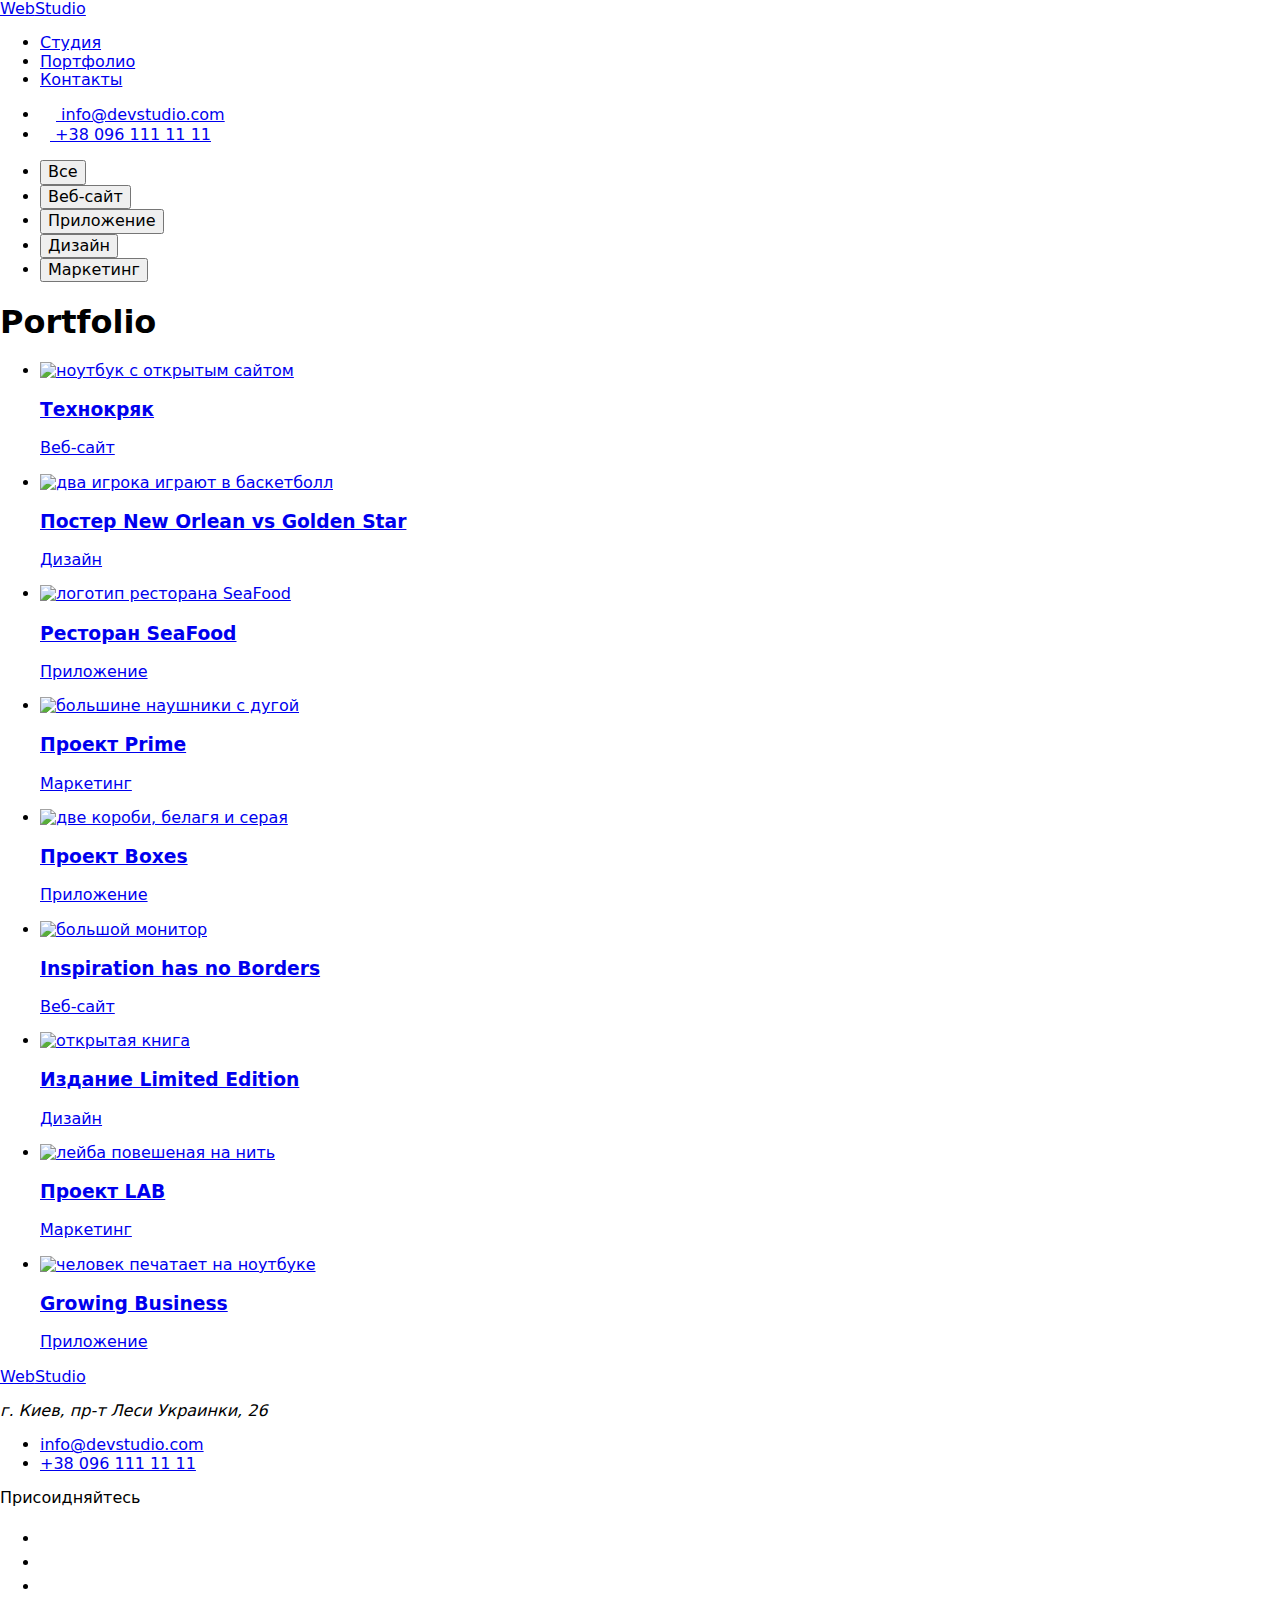
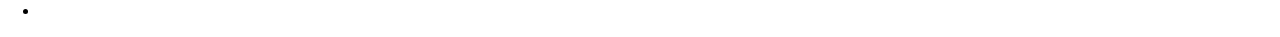
==== commit aac40a61: "practice" ====
--- a/portfolio.html
+++ b/portfolio.html
@@ -1,112 +1,235 @@
 <!DOCTYPE html>
-<html lang="en">
+<html lang="ru">
+
 <head>
-    <meta charset="UTF-8">
-    <meta http-equiv="X-UA-Compatible" content="IE=edge">
-    <meta name="viewport" content="width=device-width, initial-scale=1.0">
-    <title>Document</title>
-    <link rel="stylesheet" href="https://cdnjs.cloudflare.com/ajax/libs/modern-normalize/1.1.0/modern-normalize.min.css">
-    <link href="https://fonts.googleapis.com/css2?family=Raleway:wght@700&family=Roboto:wght@400;500;700;900&display=swap" rel="stylesheet">
-    <link rel="stylesheet" href="./css/style.css" />
+    <meta charset="UTF-8" />
+    <meta http-equiv="X-UA-Compatible" content="IE=edge" />
+    <meta name="viewport" content="width=device-width, initial-scale=1.0" />
+    <title>WebStudio - Главная страница</title>
+    <link rel="preconnect" href="https://fonts.googleapis.com" />
+    <link rel="preconnect" href="https://fonts.gstatic.com" crossorigin />
+    <link
+        href="https://fonts.googleapis.com/css2?family=Raleway:wght@700&family=Roboto:wght@400;500;700;900&display=swap"
+        rel="stylesheet" />
+    <link rel="stylesheet"
+        href="https://cdnjs.cloudflare.com/ajax/libs/modern-normalize/1.1.0/modern-normalize.min.css" />
+    <link rel="stylesheet" href="./CSS/style.css" />
 </head>
+
 <body>
-    <header class="header">
-        <div class="container list">
-            <nav class="nav-section">
-                <a href="./index.html" class="web">Web<span class="studio">Studio</span></a>
-                <ul class="nav-section-list list">
-                    <li class="nav-section-list-item"><a href="./index.html" class="header-list">Студия</a></li>
-                    <li class="nav-section-list-item"><a href="./portfolio.html" class="header-list">Портфолио</a></li>
-                    <li class="nav-section-list-item"><a href="" class="header-list">Контакты</a></li>
+    <!-- Header -->
+    <header class="page-header">
+        <div class="main-nav container">
+            <a href="index.html" class="logo">
+                <span class="logo-accent">Web</span>Studio
+            </a>
+            <!-- Navigation bar -->
+            <nav>
+                <ul class="site-nav list">
+                    <li class="item">
+                        <a class="link" href="./index.html">Студия</a>
+                    </li>
+                    <li class="item">
+                        <a class="link current" href="portfolio.html">Портфолио</a>
+                    </li>
+                    <li class="item"><a class="link" href="#">Контакты</a></li>
                 </ul>
             </nav>
-            <ul class="header-contact list">
-                <li class="header-contact-item"><a href="mailto:info@devstudio.com" class="contact">info@devstudio.com</a>
+
+            <!-- Contacts -->
+            <ul class="contact list">
+                <li class="item">
+                    <a class="contact-item header" href="mailto:info@devstudio.com">
+                        <svg class="contact-icon" width="16" height="12">
+                            <use href="./images/symbol-defs.svg#envelope"></use>
+                        </svg>
+                        info@devstudio.com</a>
                 </li>
-                <li class="header-contact-item"><a href="tel:+380961111111" class="contact">+38 096 111 11 11</a></li>
+                <li class="item">
+                    <a class="contact-item header" href="tel:+380961111111">
+                        <svg class="contact-icon" width="10" height="16">
+                            <use href="./images/symbol-defs.svg#smartphone"></use>
+                        </svg>
+                        +38 096 111 11 11</a>
+                </li>
             </ul>
         </div>
     </header>
-    
-    <main class="main-conteiner list">
-<ul class="portfolio-filter list">
-    <li class="button-item list"><button type="button" class="portfolio-button">Все</button></li>
-    <li class="button-item list"><button type="button" class="portfolio-button">Веб-сайты</button></li>
-    <li class="button-item list"><button type="button" class="portfolio-button">Приложения</button></li>
-    <li class="button-item list"><button type="button" class="portfolio-button">Дизайн</button></li>
-    <li class="button-item list"><button type="button" class="portfolio-button">Маркетинг</button></li>
-</ul>
-
-<section>
-    <ul class="portfolio-list list">
-<li class="portfolio-item list">
-    <a href="">
-    <img class="portfolio-item-img list" src="./images/texnokr.jpg" alt="Ноутбук с открытой страницей" width="370">
-    <div class="border"><h3 class="portfolio-list-name list">Технокряк</h3>
-    <p class="portfolio-list-item list">Веб-сайт</p> </div>
-    </a>
-</li>
-<li class="portfolio-item list"><a href="">
-    <img class="portfolio-item-img list" src="./images/basket.jpg" alt="Баскетболисты с мячем" width="370">
-    <div class="border"><h3 class="portfolio-list-name list">Постер New Orlean vs Golden Star</h3>
-    <p class="portfolio-list-item list">Дизайн</p></div>
-      </a>
-</li>
-<li class="portfolio-item list"><a href="">
-    <img class="portfolio-item-img list" src="./images/restor.jpg" alt="Рыба - логотип ресторана" width="370">
-    <div class="border"><h3 class="portfolio-list-name list">Ресторан Seafood</h3>
-    <p class="portfolio-list-item list">Приложение</p></div>
-    </a>
-</li>
-<li class="portfolio-item list"><a href="">
-    <img class="portfolio-item-img list" src="./images/naush.jpg" alt="Наушники" width="370">
-   <div class="border"><h3 class="portfolio-list-name list">Проект Prime</h3>
-    <p class="portfolio-list-item list">Маркетинг</p></div>
-    </a>
-</li>
-<li class="portfolio-item list"><a href="">
-    <img class="portfolio-item-img list" src="./images/boxes.jpg" alt="Две коробки" width="370">
-    <div class="border"><h3 class="portfolio-list-name list">Проект Boxes</h3>
-    <p class="portfolio-list-item list">Приложение</p></div>
-    </a>
-</li>
-<li class="portfolio-item list"><a href="">
-    <img class="portfolio-item-img list" src="./images/monitor.jpg" alt="Монитор" width="370">
-    <div class="border"><h3 class="portfolio-list-name list">Inspiration has no Borders</h3>
-    <p class="portfolio-list-item list">Веб-сайт</p></div>
-    </a>
-</li>
-<li class="portfolio-item list"><a href="">
-    <img class="portfolio-item-img list" src="./images/jurnal.jpg" alt="Развернутый журнал" width="370">
-    <div class="border"><h3 class="portfolio-list-name list">Издание Limited Edition</h3>
-    <p class="portfolio-list-item list">Дизайн</p></div>
-    </a>
-</li>
-<li class="portfolio-item list"><a href="">
-    <img class="portfolio-item-img list" src="./images/lable.jpg" alt="Бирка" width="370">
-    <div class="border"><h3 class="portfolio-list-name list">Проект LAB</h3>
-    <p class="portfolio-list-item list">Маркетинг</p></div>
-    </a>
-</li>
-<li class="portfolio-item list"><a href="">
-    <img class="portfolio-item-img list" src="./images/noyt.jpg" alt="Печатают за ноутбуком" width="370">
-<div class="border"> <h3 class="portfolio-list-name list">Growing Business</h3>
-    <p class="portfolio-list-item list">Приложение</p></div>
-    </a>
-</li>
-    </ul>
-</section>
+
+    <!-- Main Content -->
+    <main>
+        <!-- Portfolio list-->
+        <section class="portfolio filtr section">
+            <!-- Filtr -->
+            <div class="container">
+                <ul class="filtr-list list">
+                    <li class="item">
+                        <button class="button" type="button">Все</button>
+                    </li>
+                    <li class="item">
+                        <button class="button" type="button">Веб-сайт</button>
+                    </li>
+                    <li class="item">
+                        <button class="button" type="button">Приложение</button>
+                    </li>
+                    <li class="item">
+                        <button class="button" type="button">Дизайн</button>
+                    </li>
+                    <li class="item">
+                        <button class="button" type="button">Маркетинг</button>
+                    </li>
+                </ul>
+                <!-- Portfolio card -->
+                <h1 class="portfolio-tittle">Portfolio</h1>
+                <ul class="portfolio-list list">
+                    <li class="item">
+                        <a href="#" class="portfolio-link"><img src="images/portfolio-techno-crack.jpg"
+                                alt="ноутбук с открытым сайтом" width="370" height="294" class="portfolio-img" />
+                            <div class="portfolio-dscr">
+                                <h3 class="portfolio-project-tittle">Технокряк</h3>
+                                <p class="portfolio-text">Веб-сайт</p>
+                            </div>
+                        </a>
+                    </li>
+                    <li class="item">
+                        <a href="#" class="portfolio-link"><img src="images/portfolio-new-orlean-vs-golden-star.jpg"
+                                alt="два игрока играют в баскетболл" width="370" height="294" class="portfolio-img" />
+                            <div class="portfolio-dscr">
+                                <h3 class="portfolio-project-tittle">
+                                    Постер New Orlean vs Golden Star
+                                </h3>
+                                <p class="portfolio-text">Дизайн</p>
+                            </div>
+                        </a>
+                    </li>
+                    <li class="item">
+                        <a href="#" class="portfolio-link"><img src="images/portfolio-seefood.jpg"
+                                alt="логотип ресторана SeaFood" width="370" height="294" class="portfolio-img" />
+                            <div class="portfolio-dscr">
+                                <h3 class="portfolio-project-tittle">Ресторан SeaFood</h3>
+                                <p class="portfolio-text">Приложение</p>
+                            </div>
+                        </a>
+                    </li>
+                    <li class="item">
+                        <a href="#" class="portfolio-link"><img src="images/portfolio-project-prime.jpg"
+                                alt="большине наушники с дугой" width="370" height="294" class="portfolio-img" />
+                            <div class="portfolio-dscr">
+                                <h3 class="portfolio-project-tittle">Проект Prime</h3>
+                                <p class="portfolio-text">Маркетинг</p>
+                            </div>
+                        </a>
+                    </li>
+                    <li class="item">
+                        <a href="#" class="portfolio-link"><img src="images/portfolio-project-box.jpg"
+                                alt="две короби, белагя и серая" width="370" height="294" class="portfolio-img" />
+                            <div class="portfolio-dscr">
+                                <h3 class="portfolio-project-tittle">Проект Boxes</h3>
+                                <p class="portfolio-text">Приложение</p>
+                            </div>
+                        </a>
+                    </li>
+                    <li class="item">
+                        <a href="#" class="portfolio-link">
+                            <img src="images/portfolio-inspiration-has-no-border.jpg" alt="большой монитор" width="370"
+                                height="294" class="portfolio-img" />
+                            <div class="portfolio-dscr">
+                                <h3 class="portfolio-project-tittle">
+                                    Inspiration has no Borders
+                                </h3>
+                                <p class="portfolio-text">Веб-сайт</p>
+                            </div>
+                        </a>
+                    </li>
+                    <li class="item">
+                        <a href="#" class="portfolio-link"><img src="images/portfolio-limited-edition.jpg"
+                                alt="открытая книга" width="370" height="294" class="portfolio-img" />
+                            <div class="portfolio-dscr">
+                                <h3 class="portfolio-project-tittle">
+                                    Издание Limited Edition
+                                </h3>
+                                <p class="portfolio-text">Дизайн</p>
+                            </div>
+                        </a>
+                    </li>
+                    <li class="item">
+                        <a href="#" class="portfolio-link"><img src="images/portfolio-project-lab.jpg"
+                                alt="лейба повешеная на нить" width="370" height="294" class="portfolio-img" />
+                            <div class="portfolio-dscr">
+                                <h3 class="portfolio-project-tittle">Проект LAB</h3>
+                                <p class="portfolio-text">Маркетинг</p>
+                            </div>
+                        </a>
+                    </li>
+                    <li class="item">
+                        <a href="#" class="portfolio-link"><img src="images/portfolio-growing-business.jpg"
+                                alt="человек печатает на ноутбуке" width="370" height="294" class="portfolio-img" />
+                            <div class="portfolio-dscr">
+                                <h3 class="portfolio-project-tittle">Growing Business</h3>
+                                <p class="portfolio-text">Приложение</p>
+                            </div>
+                        </a>
+                    </li>
+                </ul>
+            </div>
+        </section>
     </main>
-    <!-- Футер -->
-        <footer class="footer list">
-                <div class="footerlogo list"><a href="./index.html" class="web">Web<span class="footerstudio">Studio</span></a></div>
-            <address class="footeraddres">
-                    <p class="address list">г. Киев, пр-т Леси Украинки, 26</p>
-                <ul class="footeraddres-list list">
-                    <li  class="footeraddres-list-item list"><a href="mailto:info@devstudio.com" class="contact">info@devstudio.com</a></li>
-                    <li  class="footeraddres-list-item list"><a href="tel:+380961111111" class="contact">+38 096 111 11 11</a></li>
-                </ul>
-            </address>
-        </footer>
+
+    <!-- Footer -->
+    <footer class="footer section">
+        <div class="footer-container">
+            <div class="footer-contact-box">
+                <a href="index.html" class="logo"><span class="logo-accent">Web</span>Studio
+                </a>
+                <address class="footer-adress">
+                    <p>г. Киев, пр-т Леси Украинки, 26</p>
+                </address>
+                <ul class="footer-contact contact list">
+                    <li class="footer-list-contact">
+                        <a class="contact-item" href="mailto:info@devstudio.com">info@devstudio.com
+                        </a>
+                    </li>
+                    <li class="footer-list-contact">
+                        <a class="contact-item" href="tel:+380961111111">+38 096 111 11 11</a>
+                    </li>
+                </ul>
+            </div>
+            <!-- Social links -->
+            <div class="footer-social">
+                <p class="footer-social-tittle">Присоидняйтесь</p>
+                <ul class="footer-list list">
+                    <li class="footer-social-item">
+                        <a href="#" class="footer-link">
+                            <svg class="footer-social-icon" width="20" height="20">
+                                <use href="./images/symbol-defs.svg#instagram"></use>
+                            </svg>
+                        </a>
+                    </li>
+                    <li class="footer-social-item">
+                        <a href="#" class="footer-link">
+                            <svg class="footer-social-icon" width="20" height="20">
+                                <use href="./images/symbol-defs.svg#twiter"></use>
+                            </svg>
+                        </a>
+                    </li>
+                    <li class="footer-social-item">
+                        <a href="#" class="footer-link">
+                            <svg class="footer-social-icon" width="20" height="20">
+                                <use href="./images/symbol-defs.svg#facebook"></use>
+                            </svg>
+                        </a>
+                    </li>
+                    <li class="footer-social-item">
+                        <a href="#" class="footer-link">
+                            <svg class="footer-social-icon" width="20" height="20">
+                                <use href="./images/symbol-defs.svg#linkedin"></use>
+                            </svg>
+                        </a>
+                    </li>
+                </ul>
+            </div>
+        </div>
+    </footer>
 </body>
-</html>
+
+</html>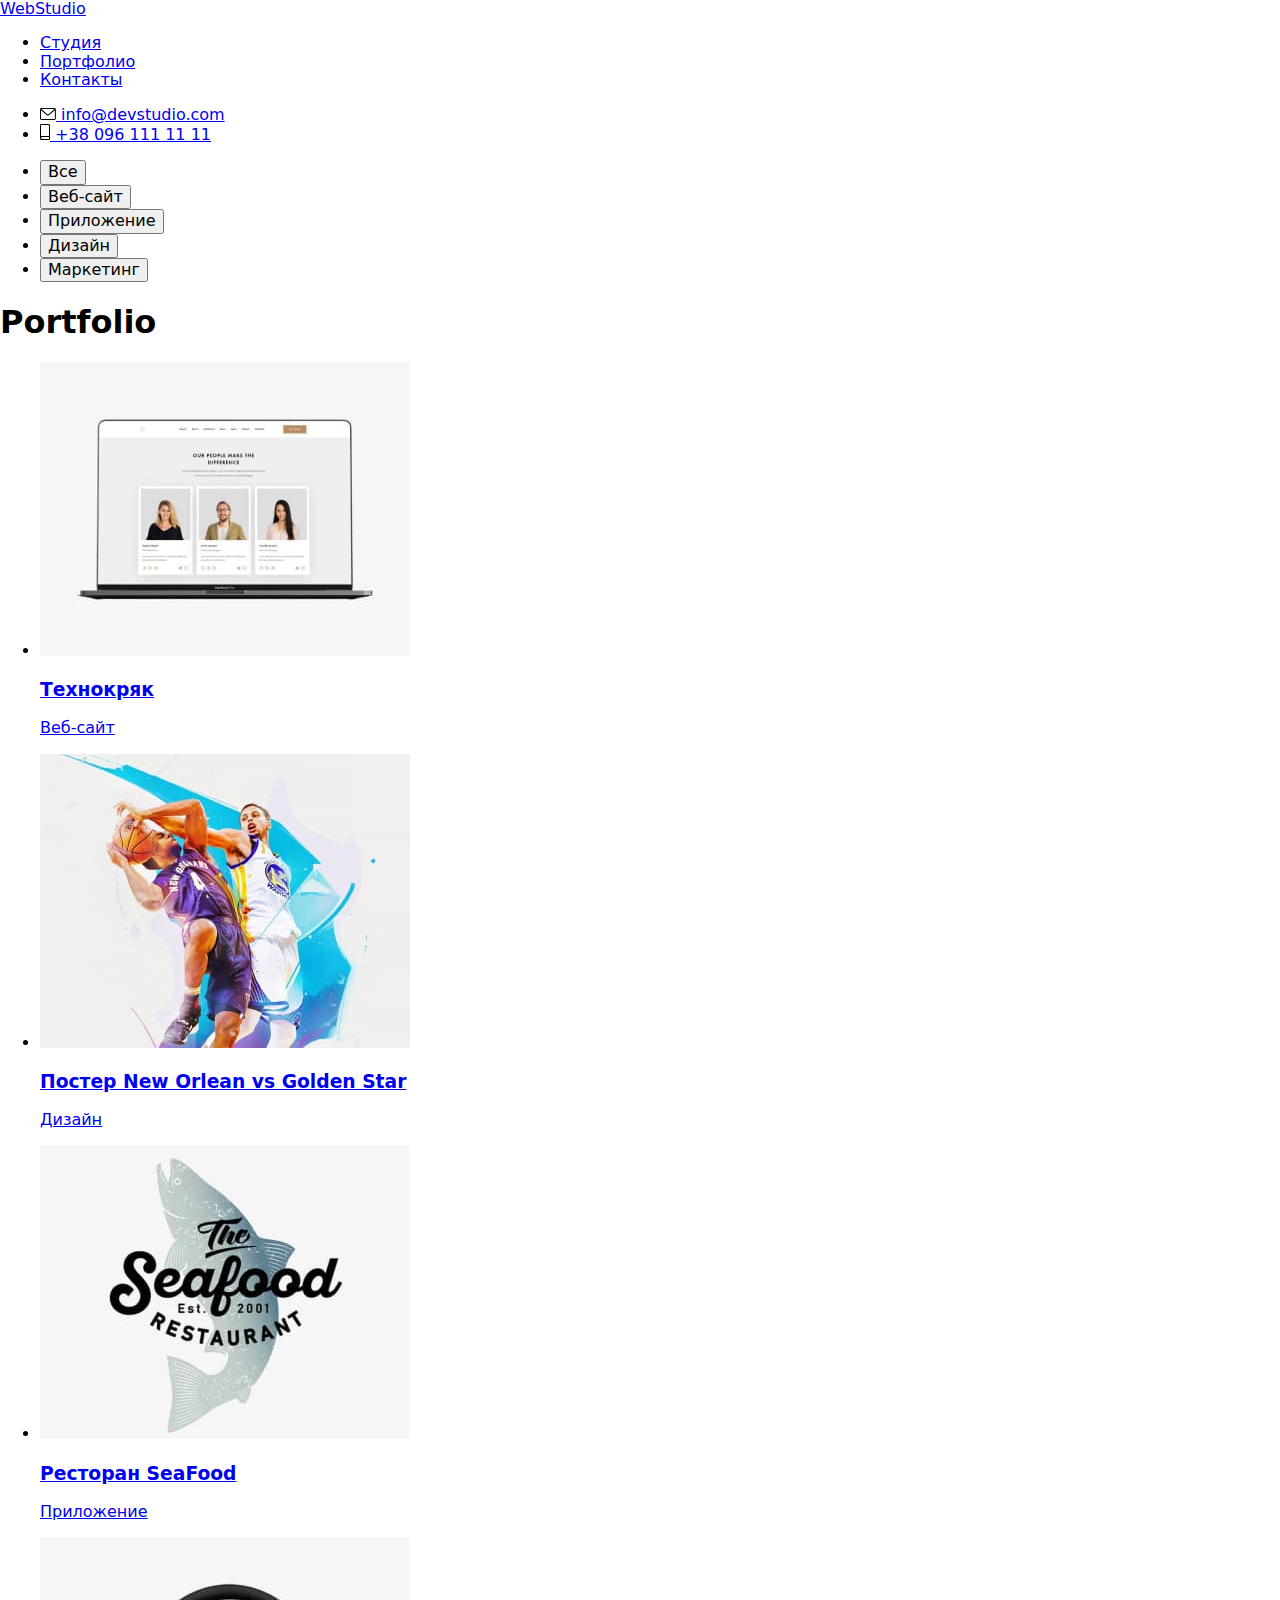
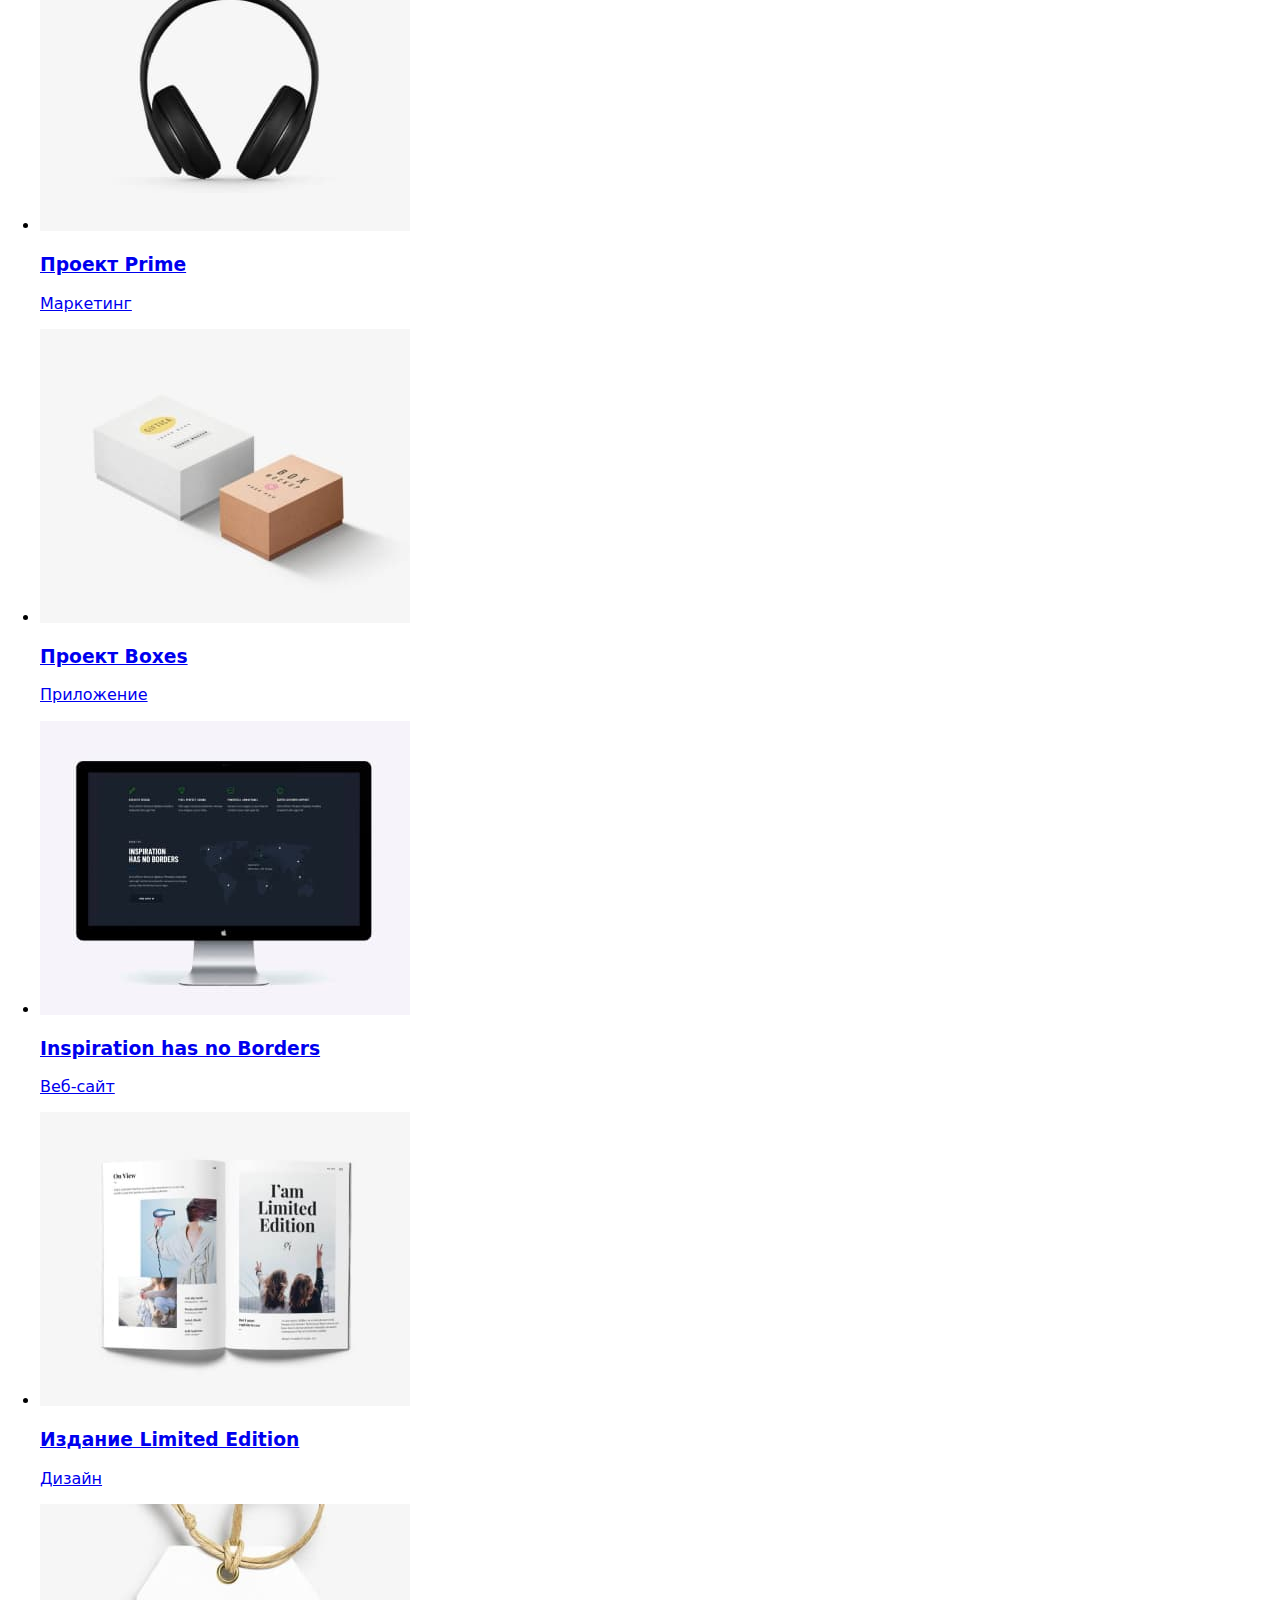
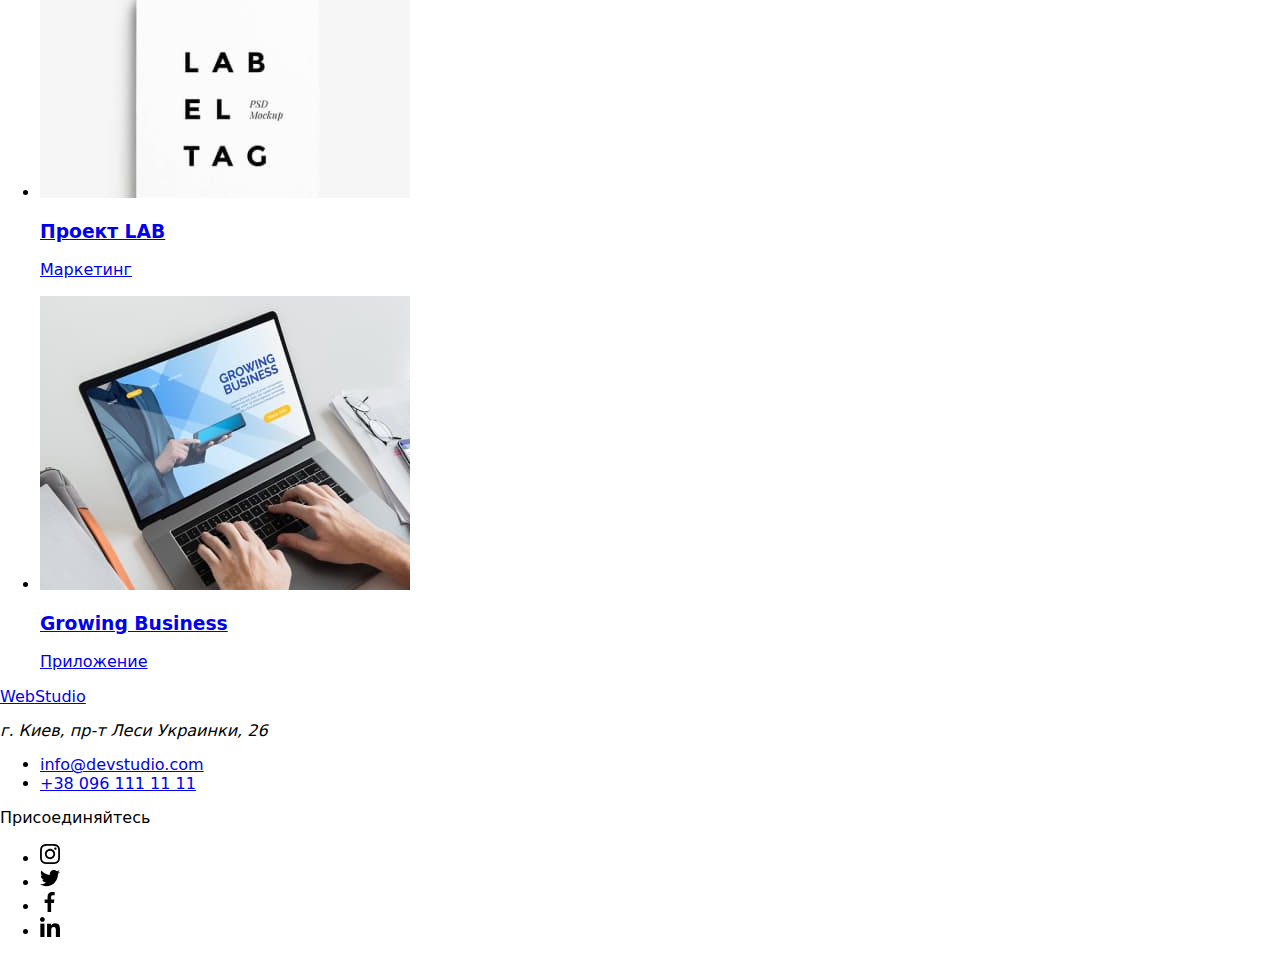
==== commit 2d9fea2a: "Update portfolio.html" ====
--- a/portfolio.html
+++ b/portfolio.html
@@ -196,7 +196,7 @@
             </div>
             <!-- Social links -->
             <div class="footer-social">
-                <p class="footer-social-tittle">Присоидняйтесь</p>
+                <p class="footer-social-tittle">Присоединяйтесь</p>
                 <ul class="footer-list list">
                     <li class="footer-social-item">
                         <a href="#" class="footer-link">
@@ -232,4 +232,4 @@
     </footer>
 </body>
 
-</html>+</html>
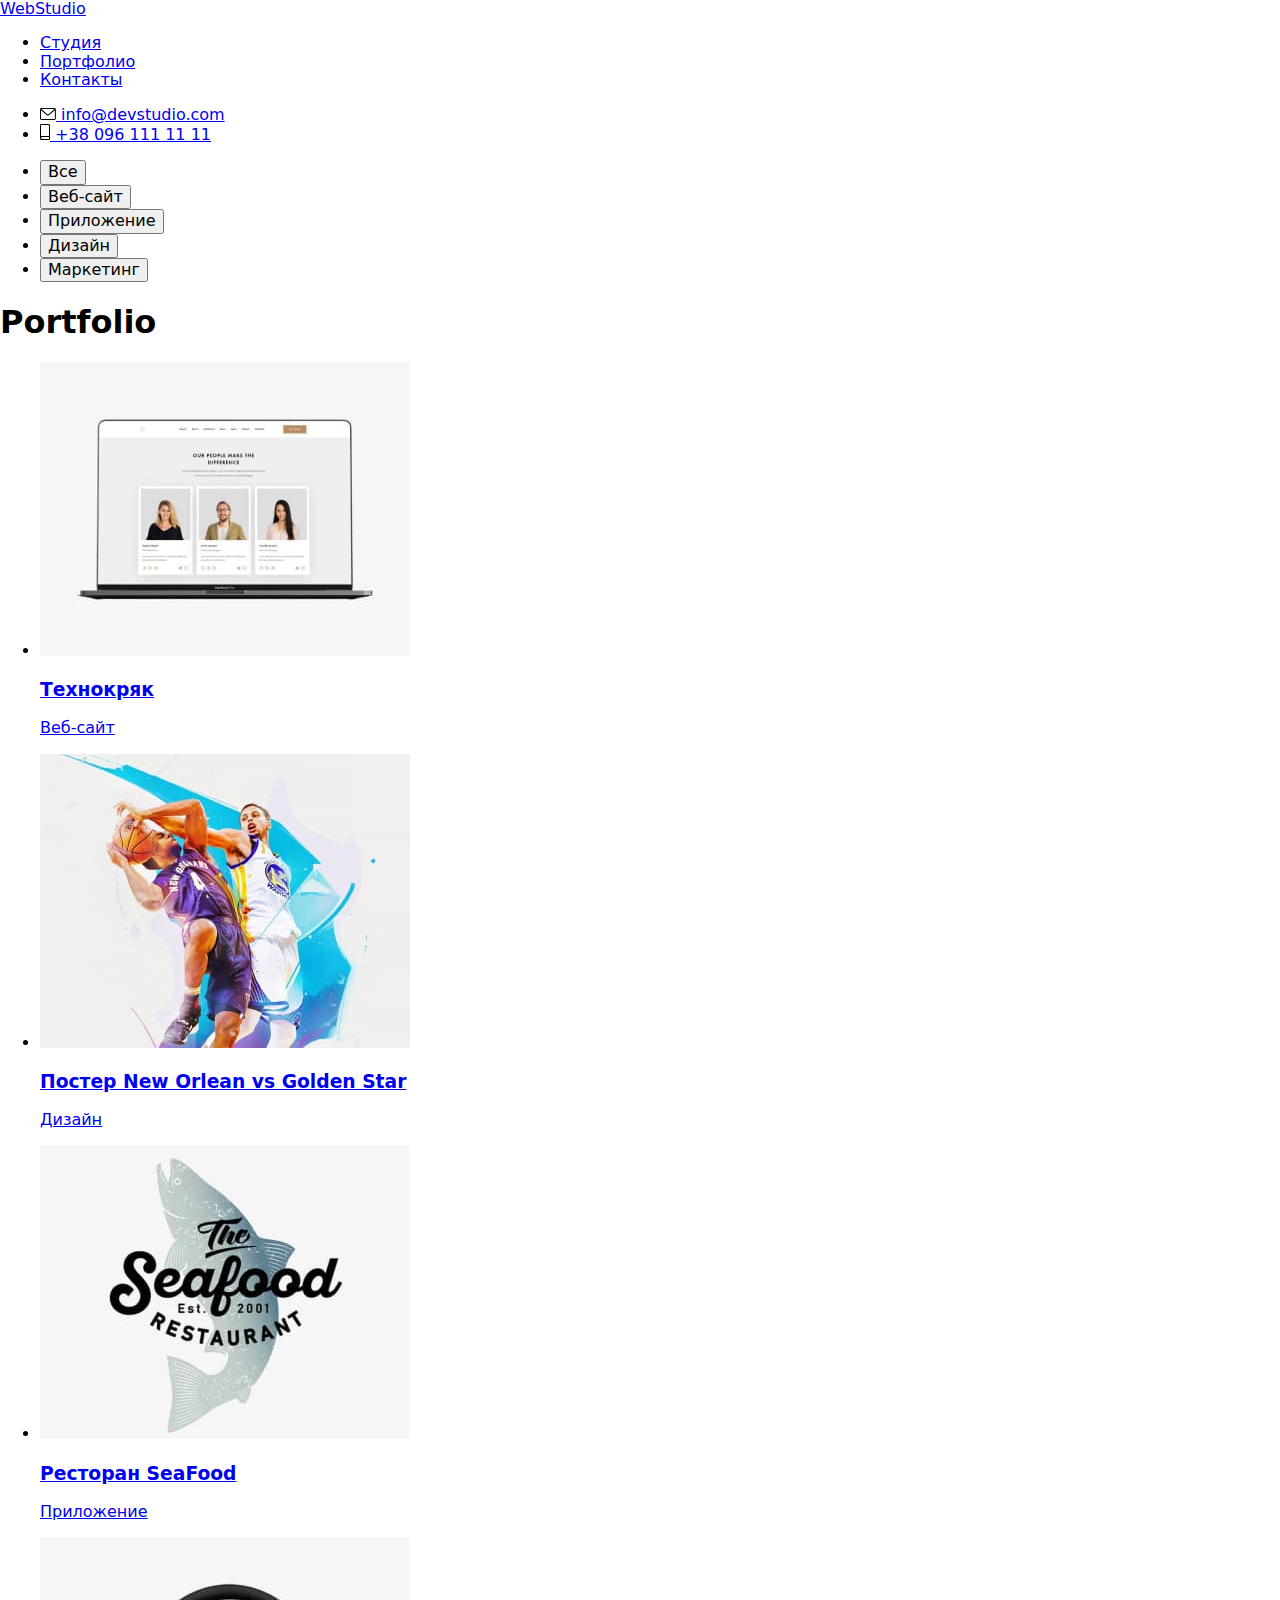
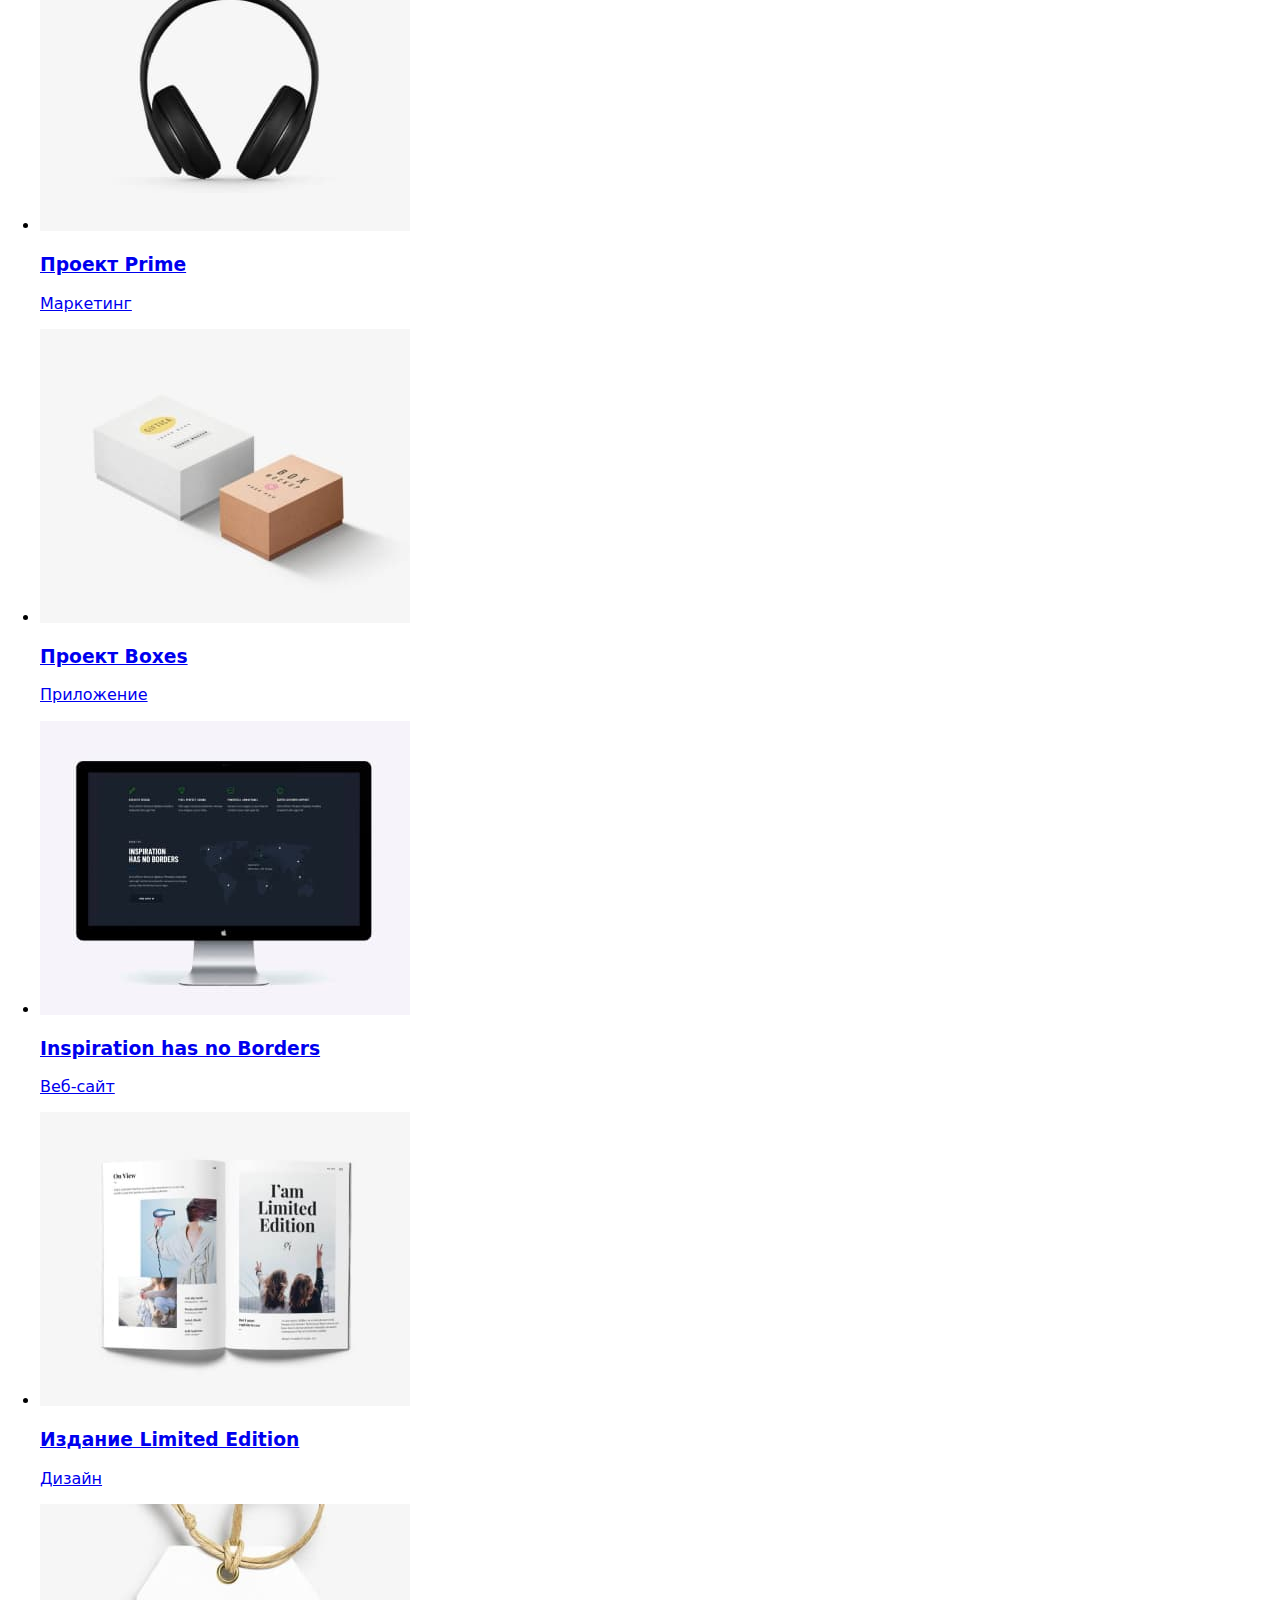
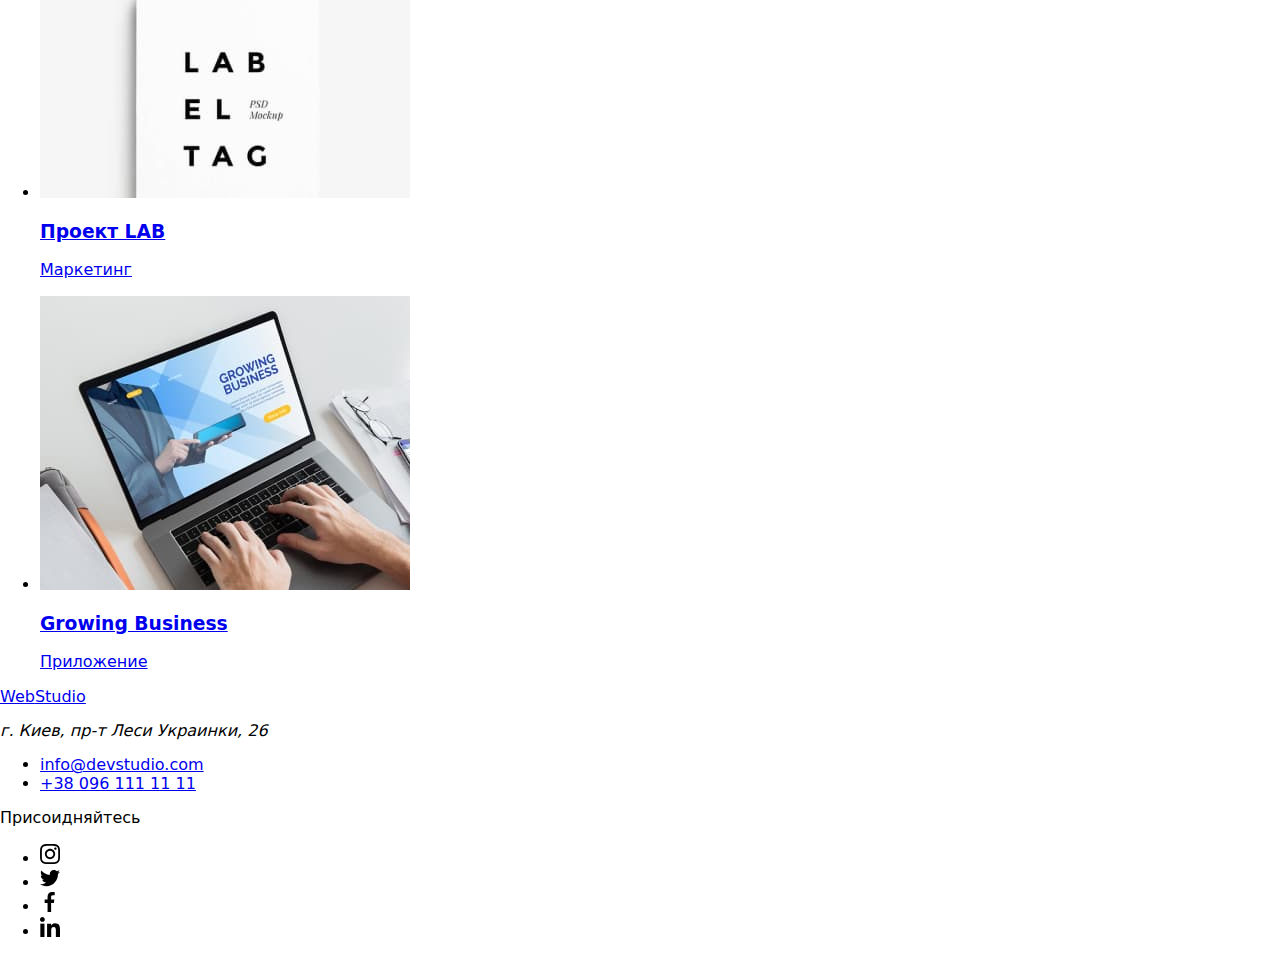
==== commit db3006c9: "new" ====
--- a/portfolio.html
+++ b/portfolio.html
@@ -83,7 +83,7 @@
                 <h1 class="portfolio-tittle">Portfolio</h1>
                 <ul class="portfolio-list list">
                     <li class="item">
-                        <a href="#" class="portfolio-link"><img src="images/portfolio-techno-crack.jpg"
+                        <a href="#" class="portfolio-link"><img src="./images/portfolio-techno-crack.jpg"
                                 alt="ноутбук с открытым сайтом" width="370" height="294" class="portfolio-img" />
                             <div class="portfolio-dscr">
                                 <h3 class="portfolio-project-tittle">Технокряк</h3>
@@ -92,7 +92,7 @@
                         </a>
                     </li>
                     <li class="item">
-                        <a href="#" class="portfolio-link"><img src="images/portfolio-new-orlean-vs-golden-star.jpg"
+                        <a href="#" class="portfolio-link"><img src="./images/portfolio-new-orlean-vs-golden-star.jpg"
                                 alt="два игрока играют в баскетболл" width="370" height="294" class="portfolio-img" />
                             <div class="portfolio-dscr">
                                 <h3 class="portfolio-project-tittle">
@@ -103,7 +103,7 @@
                         </a>
                     </li>
                     <li class="item">
-                        <a href="#" class="portfolio-link"><img src="images/portfolio-seefood.jpg"
+                        <a href="#" class="portfolio-link"><img src="./images/portfolio-seefood.jpg"
                                 alt="логотип ресторана SeaFood" width="370" height="294" class="portfolio-img" />
                             <div class="portfolio-dscr">
                                 <h3 class="portfolio-project-tittle">Ресторан SeaFood</h3>
@@ -112,7 +112,7 @@
                         </a>
                     </li>
                     <li class="item">
-                        <a href="#" class="portfolio-link"><img src="images/portfolio-project-prime.jpg"
+                        <a href="#" class="portfolio-link"><img src="./images/portfolio-project-prime.jpg"
                                 alt="большине наушники с дугой" width="370" height="294" class="portfolio-img" />
                             <div class="portfolio-dscr">
                                 <h3 class="portfolio-project-tittle">Проект Prime</h3>
@@ -121,7 +121,7 @@
                         </a>
                     </li>
                     <li class="item">
-                        <a href="#" class="portfolio-link"><img src="images/portfolio-project-box.jpg"
+                        <a href="#" class="portfolio-link"><img src="./images/portfolio-project-box.jpg"
                                 alt="две короби, белагя и серая" width="370" height="294" class="portfolio-img" />
                             <div class="portfolio-dscr">
                                 <h3 class="portfolio-project-tittle">Проект Boxes</h3>
@@ -131,7 +131,7 @@
                     </li>
                     <li class="item">
                         <a href="#" class="portfolio-link">
-                            <img src="images/portfolio-inspiration-has-no-border.jpg" alt="большой монитор" width="370"
+                            <img src="./images/portfolio-inspiration-has-no-border.jpg" alt="большой монитор" width="370"
                                 height="294" class="portfolio-img" />
                             <div class="portfolio-dscr">
                                 <h3 class="portfolio-project-tittle">
@@ -142,7 +142,7 @@
                         </a>
                     </li>
                     <li class="item">
-                        <a href="#" class="portfolio-link"><img src="images/portfolio-limited-edition.jpg"
+                        <a href="#" class="portfolio-link"><img src="./images/portfolio-limited-edition.jpg"
                                 alt="открытая книга" width="370" height="294" class="portfolio-img" />
                             <div class="portfolio-dscr">
                                 <h3 class="portfolio-project-tittle">
@@ -153,7 +153,7 @@
                         </a>
                     </li>
                     <li class="item">
-                        <a href="#" class="portfolio-link"><img src="images/portfolio-project-lab.jpg"
+                        <a href="#" class="portfolio-link"><img src="./images/portfolio-project-lab.jpg"
                                 alt="лейба повешеная на нить" width="370" height="294" class="portfolio-img" />
                             <div class="portfolio-dscr">
                                 <h3 class="portfolio-project-tittle">Проект LAB</h3>
@@ -162,7 +162,7 @@
                         </a>
                     </li>
                     <li class="item">
-                        <a href="#" class="portfolio-link"><img src="images/portfolio-growing-business.jpg"
+                        <a href="#" class="portfolio-link"><img src="./images/portfolio-growing-business.jpg"
                                 alt="человек печатает на ноутбуке" width="370" height="294" class="portfolio-img" />
                             <div class="portfolio-dscr">
                                 <h3 class="portfolio-project-tittle">Growing Business</h3>
@@ -196,7 +196,7 @@
             </div>
             <!-- Social links -->
             <div class="footer-social">
-                <p class="footer-social-tittle">Присоединяйтесь</p>
+                <p class="footer-social-tittle">Присоидняйтесь</p>
                 <ul class="footer-list list">
                     <li class="footer-social-item">
                         <a href="#" class="footer-link">
@@ -232,4 +232,4 @@
     </footer>
 </body>
 
-</html>
+</html>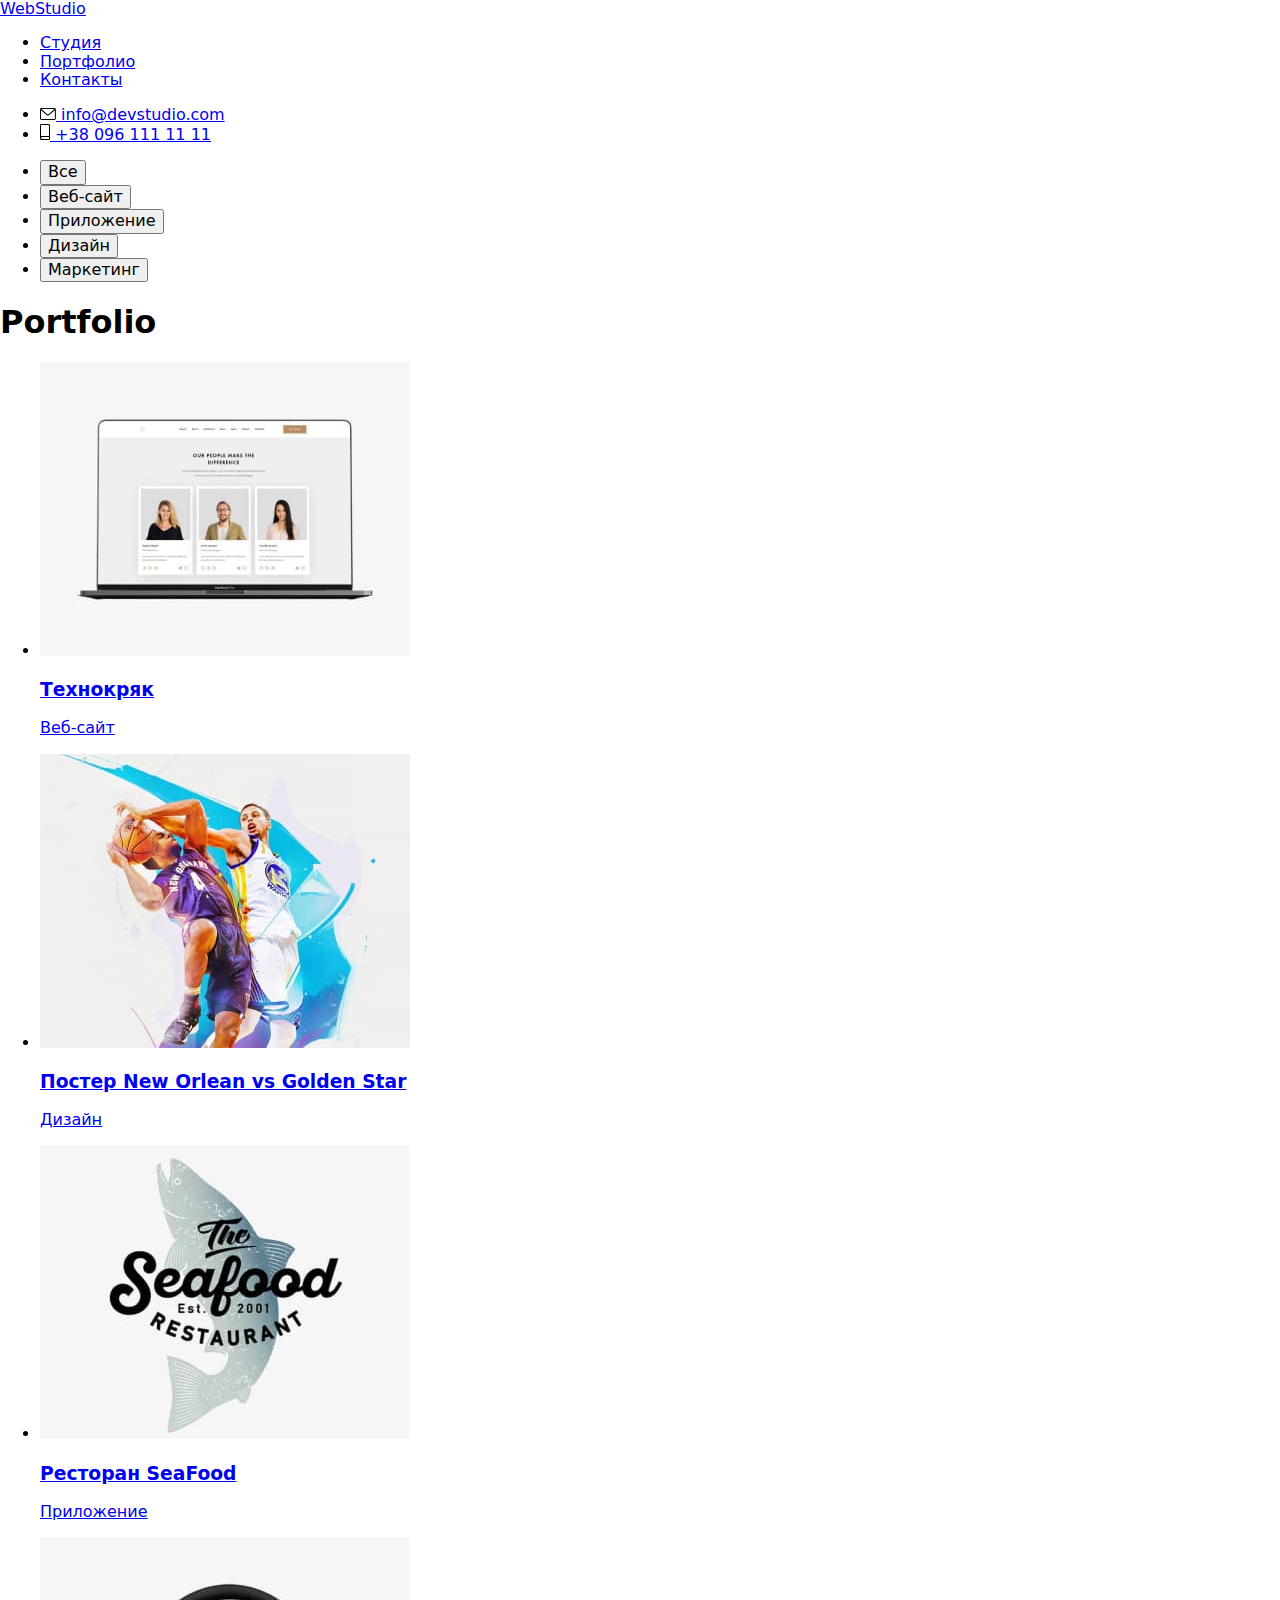
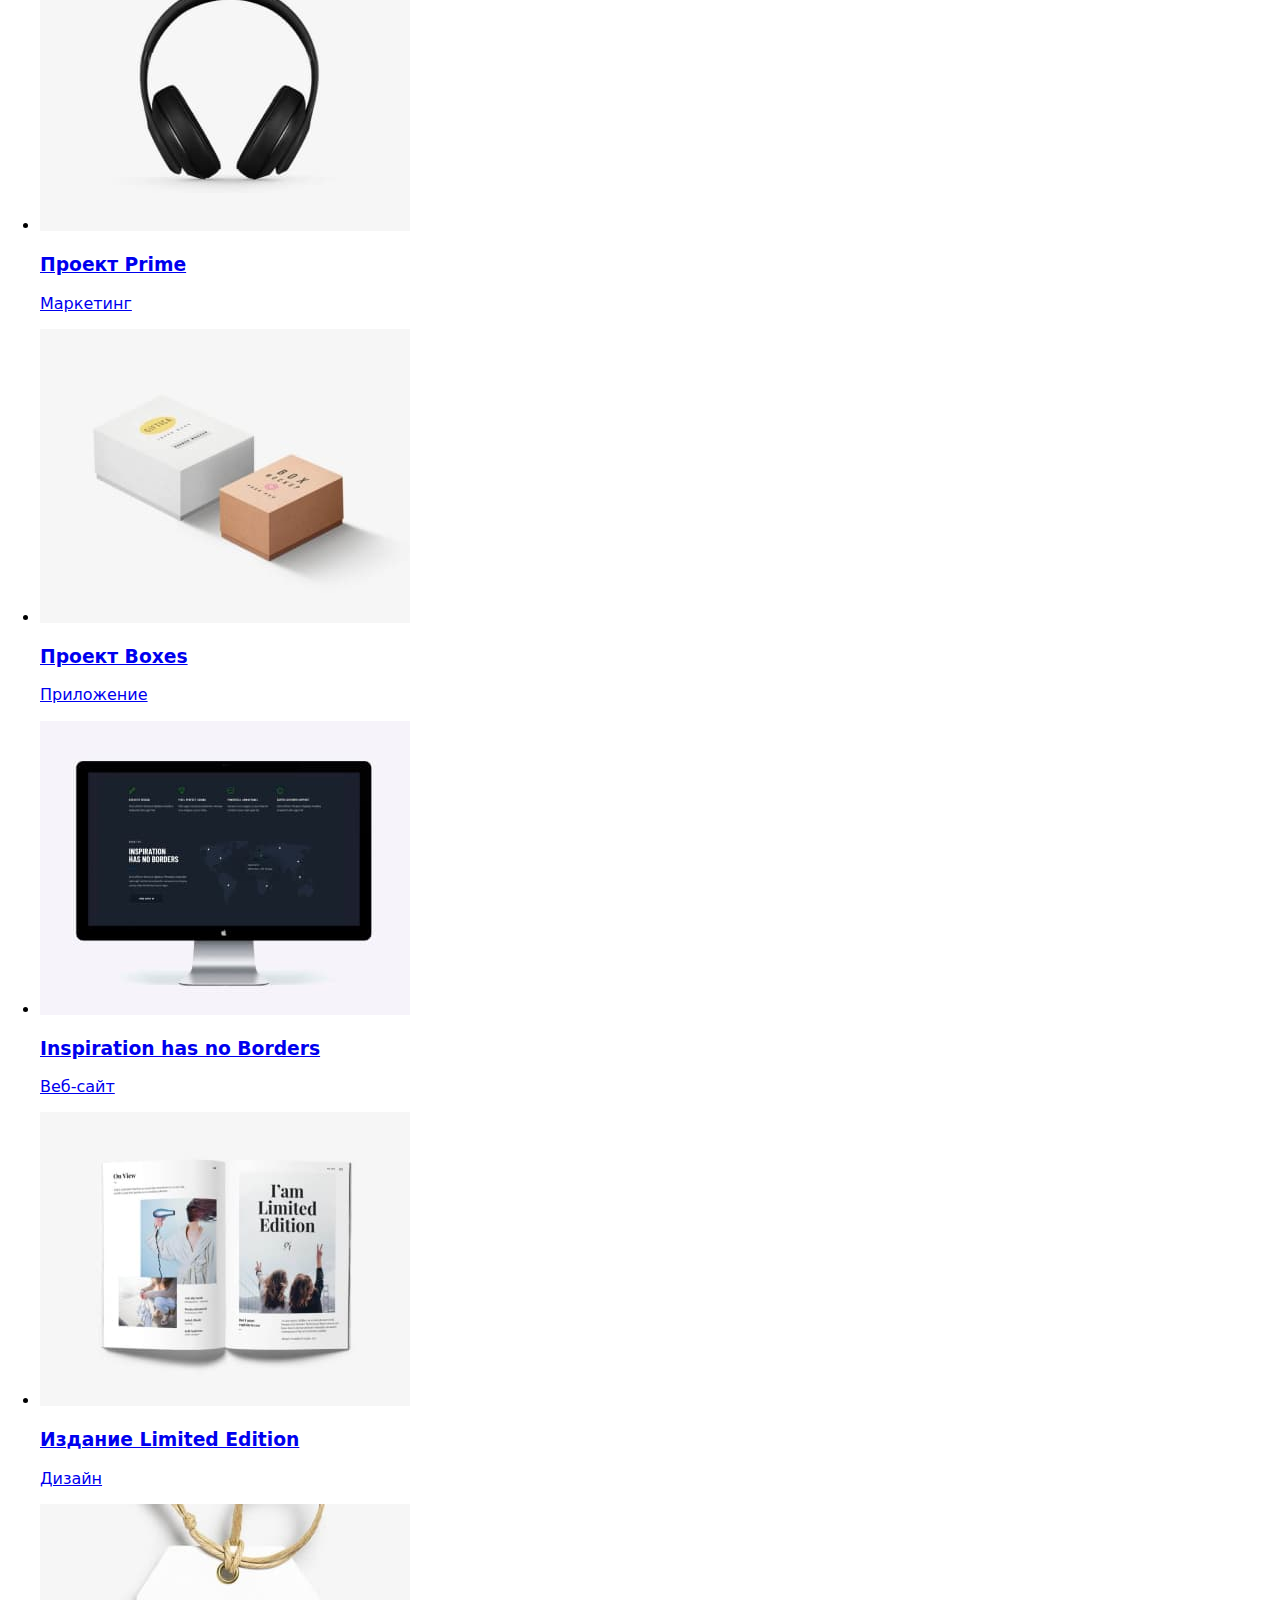
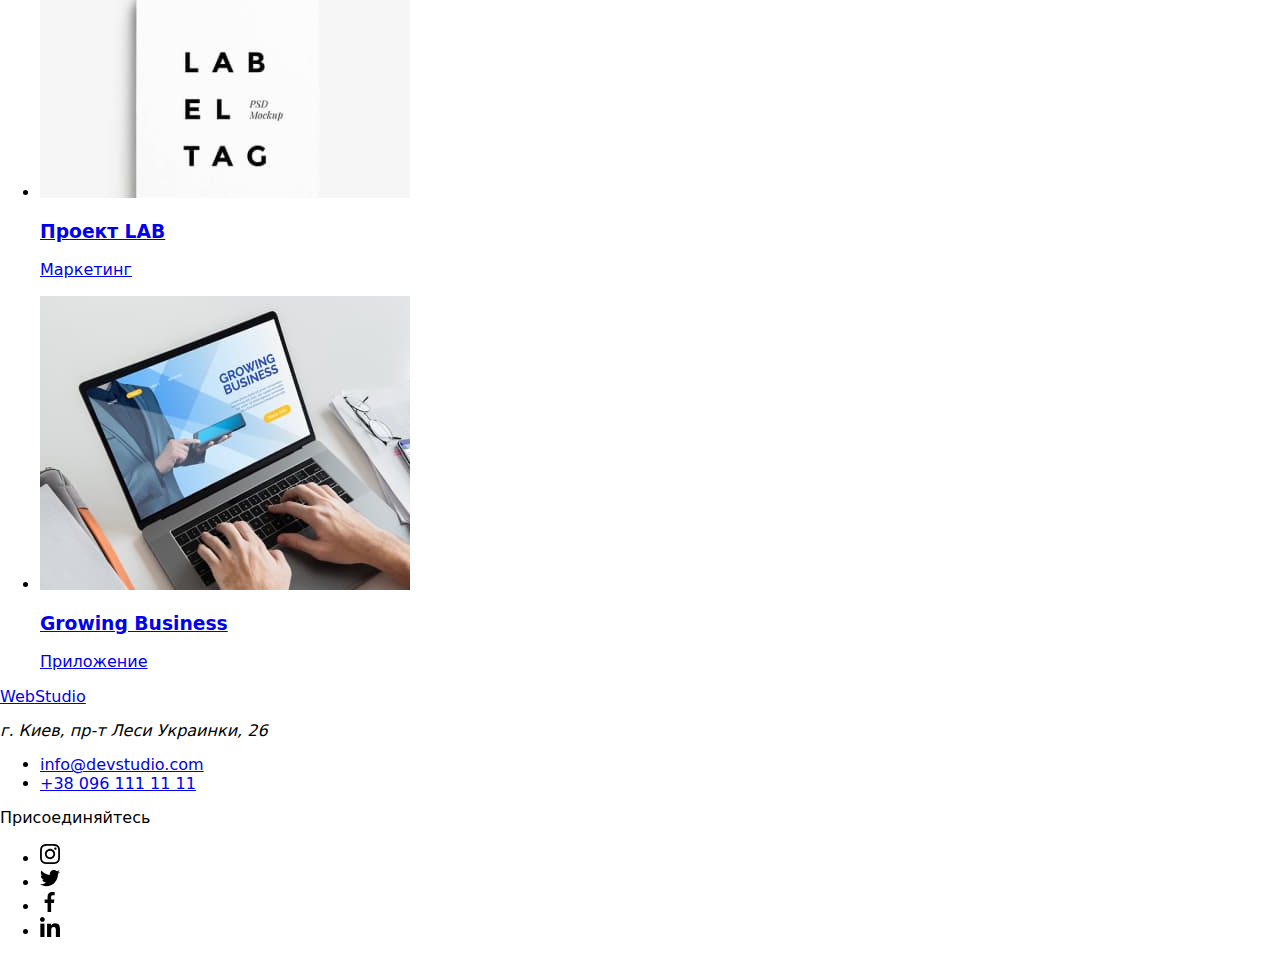
==== commit 9cd54ce2: "Merge branch 'main' of https://github.com/OleksandrZadyraiko/goit-markup-hw-04 into main" ====
--- a/portfolio.html
+++ b/portfolio.html
@@ -196,7 +196,7 @@
             </div>
             <!-- Social links -->
             <div class="footer-social">
-                <p class="footer-social-tittle">Присоидняйтесь</p>
+                <p class="footer-social-tittle">Присоединяйтесь</p>
                 <ul class="footer-list list">
                     <li class="footer-social-item">
                         <a href="#" class="footer-link">
@@ -232,4 +232,4 @@
     </footer>
 </body>
 
-</html>+</html>
